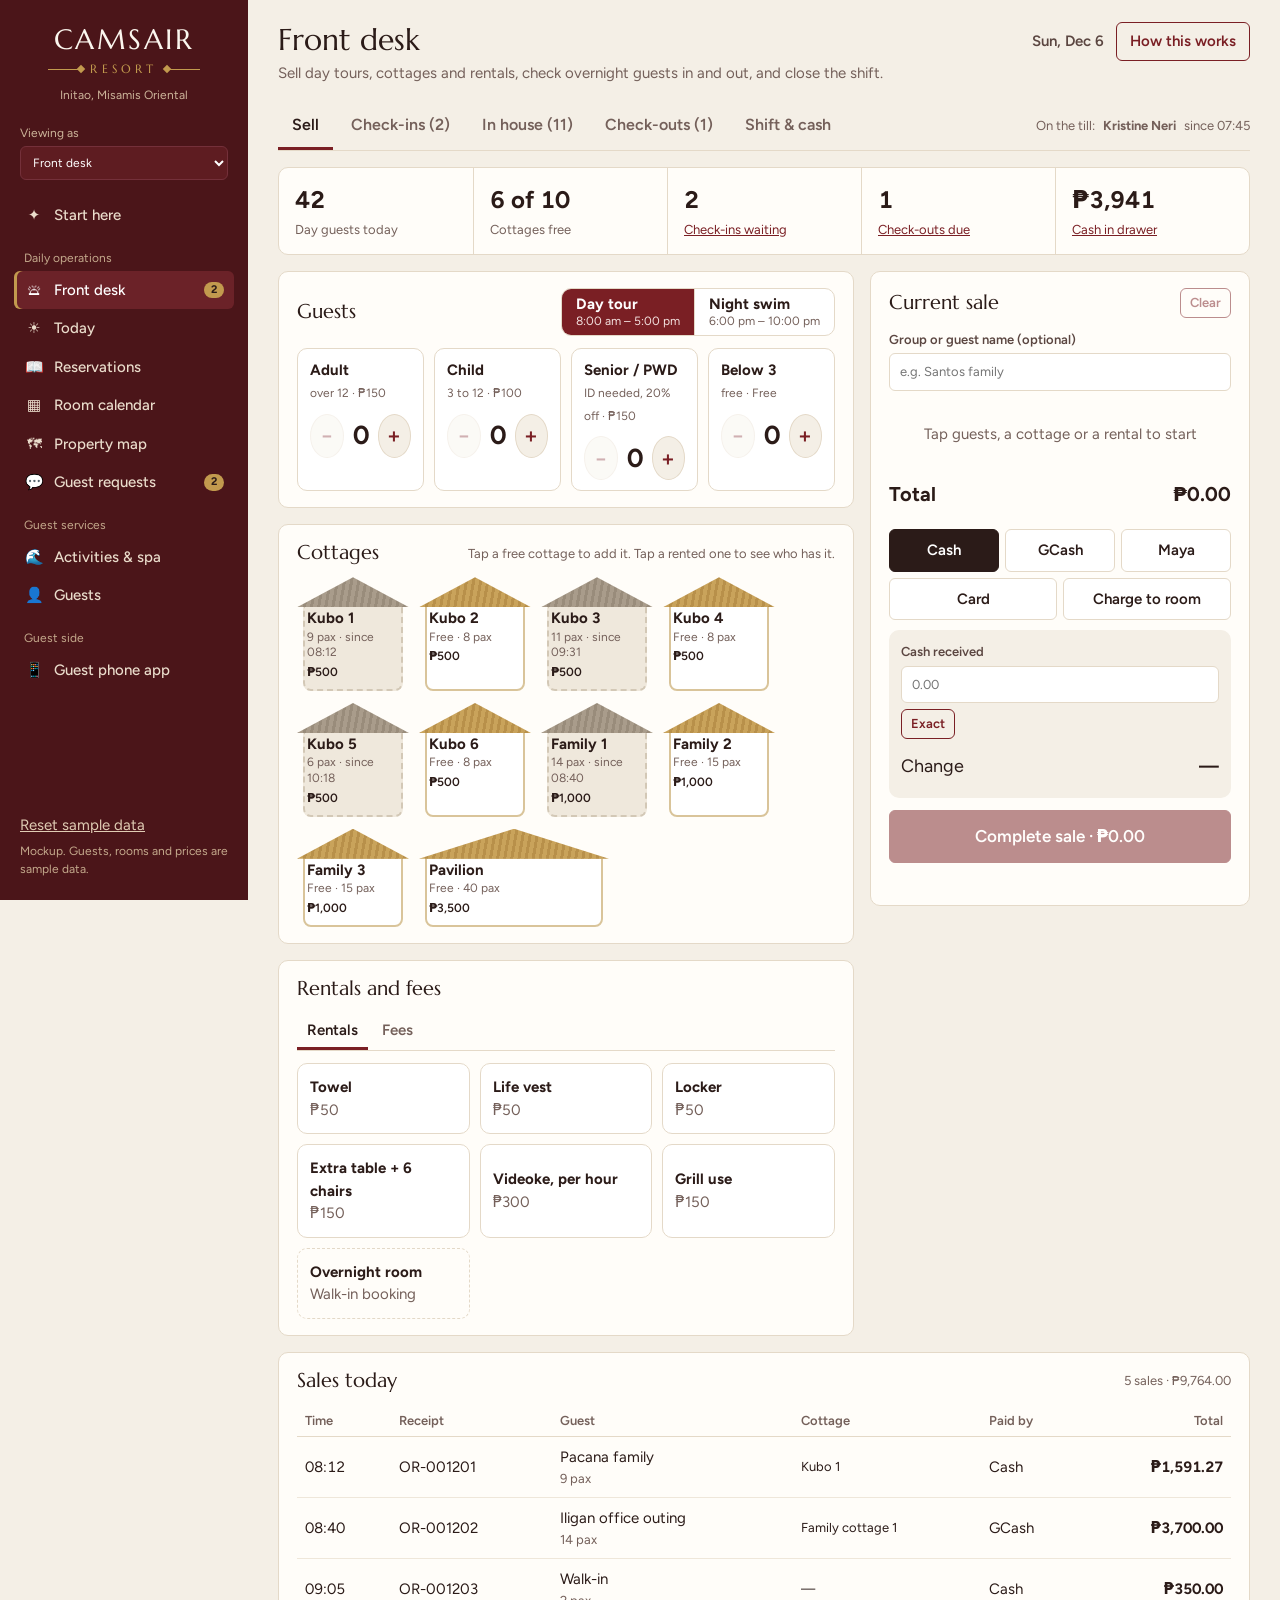
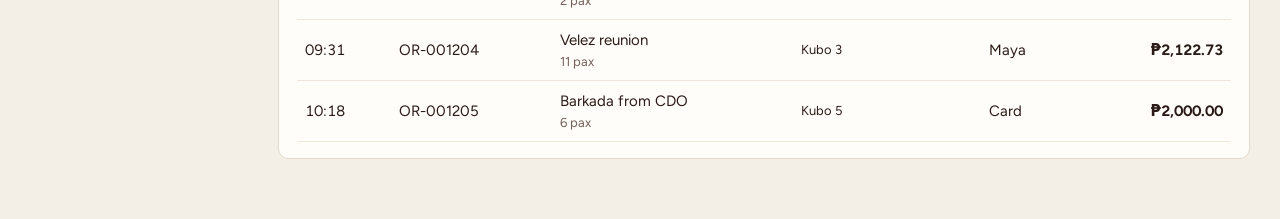
==== index.html @ 6baaf915 "chore(feat): Added booking pos and client logo" ====
<!doctype html>
<html lang="en">
<head>
<meta charset="utf-8">
<meta name="viewport" content="width=device-width, initial-scale=1">
<title>Camsair Resort — Front desk &amp; operations mockup</title>
<link rel="preconnect" href="https://fonts.googleapis.com">
<link href="https://fonts.googleapis.com/css2?family=Marcellus&family=Figtree:wght@400;500;600;700&display=swap" rel="stylesheet">
<link rel="stylesheet" href="styles.css">
</head>
<body>
<div class="app">
  <aside class="side" id="side">
    <div class="brand" aria-label="Camsair Resort">
      <strong>CAMSAIR</strong>
      <span class="brand-rule" aria-hidden="true"><i></i>RESORT<i></i></span>
      <small>Initao, Misamis Oriental</small>
    </div>
    <label class="role">
      <span>Viewing as</span>
      <select id="roleSelect">
        <option value="frontdesk" selected>Front desk</option>
        <option value="manager">General manager</option>
        <option value="housekeeping">Housekeeping</option>
        <option value="fnb">Restaurant &amp; bar</option>
        <option value="guest">Guest (phone app)</option>
      </select>
    </label>
    <nav id="nav" aria-label="Main"></nav>
    <div class="side-foot">
      <button class="link" id="resetDemo">Reset sample data</button>
      <span class="demo-tag">Mockup. Guests, rooms and prices are sample data.</span>
    </div>
  </aside>
  <main class="main">
    <header class="top">
      <button class="menu-btn" id="menuBtn" aria-label="Open menu">☰</button>
      <div>
        <h1 id="pageTitle">Front desk</h1>
        <p id="pageHint" class="hint"></p>
      </div>
      <div class="top-right">
        <span class="today" id="todayLabel"></span>
        <button class="btn ghost" id="howBtn" aria-expanded="false">How this works</button>
      </div>
    </header>
    <section class="how" id="howPanel" hidden></section>
    <section id="view" class="view" tabindex="-1"></section>
  </main>
</div>
<div class="modal-back" id="modalBack" hidden>
  <div class="modal" role="dialog" aria-modal="true" aria-labelledby="modalTitle">
    <header><h2 id="modalTitle"></h2><button class="x" id="modalClose" aria-label="Close">×</button></header>
    <div id="modalBody"></div>
  </div>
</div>
<div class="toasts" id="toasts" aria-live="polite"></div>

<script src="data.js"></script>
<script src="core.js"></script>
<script src="views-ops.js"></script>
<script src="views-frontdesk.js"></script>
<script src="views-rooms.js"></script>
<script src="views-guest.js"></script>
<script src="views-biz.js"></script>
<script>R.start();</script>
</body>
</html>
---- styles.css ----
/* Camsair Resort — colours taken from the logo: maroon wordmark, gold rule, cream ground */
:root{
  --ink:#2B1B18; --ink-2:#5B4641; --ink-3:#74605A;
  --lagoon:#7A1F24; --lagoon-d:#5C151A; --lagoon-l:#F3E1DF;   /* brand maroon: actions */
  --bg:#F4EFE6; --surface:#FFFDF9; --line:#E4D9C8;
  --hibiscus:#B3261E; --hibiscus-l:#FADCD8;                   /* problems */
  --sun:#B58539; --sun-l:#F6EACF; --gold:#C29A4E;              /* brand gold */
  --palm:#3D7348; --palm-l:#DDEBDD;
  --sea:#2F5D7C; --sea-l:#DCE7F0;                              /* booked / ready */
  --sand:#EDE2CE;
  --head:"Marcellus", Georgia, serif;
  --body:"Figtree", "Segoe UI", system-ui, sans-serif;
  --r-s:6px; --r-m:10px; --r-l:16px;
}
*{box-sizing:border-box}
html,body{margin:0;height:100%}
body{font-family:var(--body);font-size:15px;line-height:1.5;color:var(--ink);background:var(--bg)}
h1,h2,h3,h4{line-height:1.2;margin:0}
h1,h2{font-family:var(--head);font-weight:400}
h1{font-size:30px}
h2{font-size:20px}
h3{font-family:var(--body);font-size:16px;font-weight:700}
p{margin:0}
a{color:var(--lagoon)}
button,input,select,textarea{font:inherit;color:inherit}
:focus-visible{outline:3px solid var(--gold);outline-offset:2px}
@media (prefers-reduced-motion:reduce){*{animation:none!important;transition:none!important}}
.warn-text{color:var(--hibiscus)}

/* layout */
.app{display:grid;grid-template-columns:248px 1fr;min-height:100vh}
.side{background:#4B1519;color:#F1E6D8;display:flex;flex-direction:column;padding:22px 14px;position:sticky;top:0;height:100vh;overflow:auto}
.brand{display:flex;flex-direction:column;align-items:center;padding:4px 6px 20px;text-align:center}
.brand strong{font-family:var(--head);font-weight:400;font-size:28px;letter-spacing:.09em;color:#FBF6EE;line-height:1}
.brand-rule{display:flex;align-items:center;gap:8px;margin-top:6px;font-family:var(--head);font-size:12px;letter-spacing:.35em;color:var(--gold)}
.brand-rule i{display:block;width:34px;height:1px;background:var(--gold);position:relative}
.brand-rule i::after{content:"";position:absolute;top:-3px;width:6px;height:6px;background:var(--gold);transform:rotate(45deg)}
.brand-rule i:first-child::after{right:-2px}
.brand-rule i:last-child::after{left:-2px}
.brand small{margin-top:8px;font-size:12px;color:#CDB59A}
.role{display:block;margin:0 6px 16px;font-size:12px;color:#CDB59A}
.role select{display:block;width:100%;margin-top:4px;padding:8px;border-radius:var(--r-s);border:1px solid #74303A;background:#5E1C21;color:#fff}
nav a{display:flex;align-items:center;gap:10px;padding:8px 10px;border-radius:var(--r-s);color:#EADCCB;text-decoration:none;font-weight:500}
nav a:hover{background:#5E1C21}
nav a.on{background:#6B2228;color:#fff;box-shadow:inset 3px 0 0 var(--gold)}
nav a .ico{width:20px;text-align:center}
nav a .count{margin-left:auto;background:var(--gold);color:#2B1B18;font-size:11px;font-weight:700;border-radius:20px;padding:0 7px}
nav .grp{font-size:12px;color:#C4A98C;margin:14px 10px 4px}
.side-foot{margin-top:auto;padding:16px 6px 0;display:flex;flex-direction:column;gap:6px}
.side-foot .link{background:none;border:0;color:#E0CCB4;text-align:left;padding:0;cursor:pointer;text-decoration:underline}
.demo-tag{font-size:12px;color:#C4A98C}
.main{min-width:0;padding:22px 30px 60px}
.top{display:flex;gap:16px;align-items:flex-start;margin-bottom:18px}
.top .hint{color:var(--ink-3);margin-top:4px;max-width:70ch}
.top-right{margin-left:auto;display:flex;gap:12px;align-items:center;white-space:nowrap}
.today{color:var(--ink-2);font-weight:600}
.menu-btn{display:none;background:#4B1519;color:#fff;border:0;border-radius:var(--r-s);padding:6px 10px;font-size:18px}
.how{background:var(--sand);border-radius:var(--r-m);padding:16px 20px;margin-bottom:18px}
.how h3{margin-bottom:6px}
.how ol{margin:6px 0 0;padding-left:20px}
.how li{margin:3px 0}

/* building blocks */
.panel{background:var(--surface);border:1px solid var(--line);border-radius:var(--r-m);padding:16px 18px}
.panel > h2,.panel > .ph{margin-bottom:12px}
.ph{display:flex;align-items:center;gap:10px}
.ph h2{margin:0}
.ph .sp,.tabs .sp{margin-left:auto;display:flex;gap:8px;align-items:center}
.grid{display:grid;gap:16px}
.grid > *{min-width:0}
.g2{grid-template-columns:repeat(2,minmax(0,1fr))}
.g3{grid-template-columns:repeat(3,minmax(0,1fr))}
.g-side{grid-template-columns:minmax(0,1fr) 340px}
.stack{display:flex;flex-direction:column;gap:16px}
.row{display:flex;gap:8px;align-items:center;flex-wrap:wrap}
.muted{color:var(--ink-3)}
.small{font-size:13px}
.right{text-align:right}
.num{font-variant-numeric:tabular-nums}

.pulse{display:grid;grid-template-columns:repeat(6,minmax(0,1fr));background:var(--surface);border:1px solid var(--line);border-radius:var(--r-m);margin-bottom:16px}
.pulse.pulse5{grid-template-columns:repeat(5,minmax(0,1fr))}
.pulse > div{padding:14px 16px;border-left:1px solid var(--line)}
.pulse > div:first-child{border-left:0}
.pulse b{display:block;font-size:24px;font-weight:700;font-variant-numeric:tabular-nums}
.pulse span{font-size:13px;color:var(--ink-3)}

.btn{display:inline-flex;align-items:center;gap:6px;border:1px solid var(--lagoon);background:var(--lagoon);color:#fff;border-radius:var(--r-s);padding:7px 13px;font-weight:600;cursor:pointer;text-decoration:none}
.btn:hover{background:var(--lagoon-d)}
.btn.ghost{background:transparent;color:var(--lagoon)}
.btn.ghost:hover{background:var(--lagoon-l)}
.btn.warn{background:var(--hibiscus);border-color:var(--hibiscus)}
.btn.sm{padding:4px 9px;font-size:13px}
.btn:disabled,.btn[aria-disabled="true"]{opacity:.5;cursor:not-allowed}

table{width:100%;border-collapse:collapse}
th{text-align:left;font-size:13px;font-weight:600;color:var(--ink-3);padding:6px 8px;border-bottom:1px solid var(--line)}
td{padding:9px 8px;border-bottom:1px solid #EFE7DA;vertical-align:middle}
tr.click{cursor:pointer}
tr.click:hover td{background:#FAF5EC}

.chip{display:inline-block;font-size:12px;font-weight:600;padding:1px 9px;border-radius:20px;background:#EDE5D8;color:var(--ink-2);white-space:nowrap}
.chip.green{background:var(--palm-l);color:#285233}
.chip.teal{background:var(--sea-l);color:#234A63}
.chip.amber{background:var(--sun-l);color:#6E4F14}
.chip.red{background:var(--hibiscus-l);color:#8C1D17}
.chip.ink{background:var(--ink);color:#fff}

.field{display:flex;flex-direction:column;gap:4px;font-size:13px;font-weight:600;color:var(--ink-2)}
.field input,.field select,.field textarea,.search{padding:8px 10px;border:1px solid var(--line);border-radius:var(--r-s);background:#fff;font-weight:400;color:var(--ink)}
.form{display:grid;grid-template-columns:1fr 1fr;gap:12px}
.form .full{grid-column:1/-1}
.tabs{display:flex;gap:4px;border-bottom:1px solid var(--line);margin-bottom:12px;flex-wrap:wrap;align-items:center}
.tabs button{background:none;border:0;padding:8px 12px;border-bottom:3px solid transparent;cursor:pointer;font-weight:600;color:var(--ink-3)}
.tabs button.on{color:var(--ink);border-color:var(--lagoon)}
.tabs.fd-tabs{margin-bottom:16px}
.tabs.fd-tabs button{font-size:16px;padding:10px 14px}
.tabs.tabs-sm button{padding:6px 10px}

.list-item{display:flex;gap:12px;align-items:center;padding:10px 0;border-bottom:1px solid #EFE7DA}
.list-item:last-child{border-bottom:0}
.list-item .grow{flex:1;min-width:0}
.avatar{width:34px;height:34px;border-radius:50%;background:var(--lagoon-l);color:var(--lagoon);display:grid;place-items:center;font-weight:700;font-size:13px;flex:none}
.empty{padding:24px;text-align:center;color:var(--ink-3)}

/* ---------- front desk till ---------- */
.g-till{grid-template-columns:minmax(0,1fr) 380px;align-items:start}
.ticket{position:sticky;top:16px}
.seg{display:inline-flex;border:1px solid var(--line);border-radius:var(--r-m);overflow:hidden;background:#fff}
.seg button{border:0;background:none;padding:6px 14px;cursor:pointer;text-align:left;display:flex;flex-direction:column;line-height:1.25}
.seg button + button{border-left:1px solid var(--line)}
.seg button small{font-size:12px;color:var(--ink-3)}
.seg button.on{background:var(--lagoon);color:#fff}
.seg button.on small{color:#F3E1DF}
.pax{display:grid;grid-template-columns:repeat(4,minmax(0,1fr));gap:10px}
.pax-card{border:1px solid var(--line);border-radius:var(--r-m);padding:10px 12px;display:flex;flex-direction:column;gap:10px;background:#fff}
.pax-card.has{border-color:var(--lagoon);background:#FDF7F5}
.pax-card b{display:block}
.pax-card small{font-size:12px;color:var(--ink-3)}
.stepper{display:flex;align-items:center;justify-content:space-between}
.stepper button{width:44px;height:44px;border-radius:50%;border:1px solid var(--line);background:var(--bg);font-size:22px;font-weight:600;cursor:pointer;color:var(--lagoon)}
.stepper button:hover:not(:disabled){background:var(--lagoon-l)}
.stepper button:disabled{opacity:.35;cursor:default}
.stepper output{font-size:26px;font-weight:700;font-variant-numeric:tabular-nums;min-width:2ch;text-align:center}

/* the cottage board: each tile is a little nipa-roof kubo */
.cot-row{display:flex;flex-wrap:wrap;gap:12px 10px}
.cot{position:relative;width:112px;padding:30px 10px 10px;border:0;background:none;cursor:pointer;text-align:left;display:flex;flex-direction:column;color:var(--ink)}
.cot.wide{width:190px}
.cot .roof{position:absolute;left:0;right:0;top:0;height:30px;clip-path:polygon(50% 0,100% 100%,0 100%);background:repeating-linear-gradient(100deg,#C9A35B 0 4px,#B8904A 4px 7px)}
.cot::before{content:"";position:absolute;inset:28px 6px 0;background:#fff;border:2px solid #D9C49A;border-radius:0 0 8px 8px;z-index:-1}
.cot{z-index:0}
.cot b{font-size:15px}
.cot small{font-size:12px;color:var(--ink-3);line-height:1.3}
.cot em{font-style:normal;font-size:12px;font-weight:600;margin-top:2px}
.cot:hover::before{border-color:var(--lagoon)}
.cot.picked .roof{background:repeating-linear-gradient(100deg,#8E2A30 0 4px,#7A1F24 4px 7px)}
.cot.picked::before{background:var(--lagoon-l);border-color:var(--lagoon)}
.cot.picked small{color:var(--lagoon);font-weight:600}
.cot.taken .roof{background:repeating-linear-gradient(100deg,#A99C8B 0 4px,#998C7B 4px 7px)}
.cot.taken::before{background:#EFE8DC;border-color:#D3C8B6;border-style:dashed}

.menu-grid{display:grid;grid-template-columns:repeat(auto-fill,minmax(150px,1fr));gap:10px}
.menu-item{position:relative;background:#fff;border:1px solid var(--line);border-radius:var(--r-m);padding:12px;text-align:left;cursor:pointer}
.menu-item:hover{border-color:var(--lagoon)}
.menu-item b{display:block}
.menu-item.has{border-color:var(--lagoon);background:#FDF7F5}
.menu-item .qty{position:absolute;top:-8px;right:-8px;background:var(--lagoon);color:#fff;border-radius:20px;min-width:24px;height:24px;display:grid;place-items:center;font-size:13px;font-weight:700;padding:0 6px}
.menu-item.ghosty{border-style:dashed;background:transparent}
.ticket-line{display:flex;justify-content:space-between;gap:12px;padding:6px 0;border-bottom:1px dashed var(--line)}
.ticket-line.disc{color:var(--palm)}
.ticket-line.total{font-size:20px;border-bottom:0;padding-top:10px}
.ticket-line.change{border-bottom:0;font-size:18px;margin-top:8px}
.methods{display:flex;flex-wrap:wrap;gap:6px;margin:14px 0 10px}
.methods button{flex:1 1 30%;border:1px solid var(--line);background:#fff;border-radius:var(--r-s);padding:9px 6px;font-weight:600;cursor:pointer}
.methods button.on{background:var(--ink);border-color:var(--ink);color:#fff}
.paybox{background:var(--bg);border-radius:var(--r-m);padding:12px}
.btn.big{width:100%;justify-content:center;padding:13px;font-size:17px;margin-top:12px}

/* printed receipt */
.receipt{max-width:340px;margin:0 auto;background:#fff;border:1px solid var(--line);border-radius:4px;padding:18px 18px 14px;font-size:13px}
.rc-head{display:flex;flex-direction:column;align-items:center;text-align:center;margin-bottom:12px}
.rc-head strong{font-family:var(--head);font-weight:400;font-size:26px;letter-spacing:.09em;color:var(--lagoon);line-height:1}
.rc-head .brand-rule{color:var(--sun)}
.rc-head small{margin-top:8px;color:var(--ink-3)}
.rc-row{display:flex;justify-content:space-between;gap:12px;padding:2px 0}
.rc-row small{color:var(--ink-3)}
.rc-total{font-size:16px;padding:6px 0}
.receipt hr{border:0;border-top:1px dashed #CDBFA9;margin:8px 0}
.rc-band{background:var(--sun-l);border-radius:var(--r-s);padding:8px 10px;margin-top:10px}
.rc-foot{text-align:center;margin-top:10px;color:var(--ink-3)}

/* property map */
.bay{position:relative;border-radius:var(--r-l);overflow:hidden;background:#E5E8D3;border:1px solid var(--line);min-height:520px;padding:22px 22px 48px}
.bay .sea-label{position:absolute;bottom:14px;left:22px;color:var(--ink-3);font-family:var(--head);font-size:18px}
.bay .zones{position:relative;z-index:1;display:grid;grid-template-columns:repeat(6,1fr);gap:14px}
.zone{background:rgba(255,253,249,.9);border-radius:var(--r-m);padding:10px 12px;box-shadow:0 1px 0 rgba(43,27,24,.08)}
.zone h3{font-size:14px;margin-bottom:8px;display:flex;justify-content:space-between;gap:6px}
.zone h3 span{font-weight:500;color:var(--ink-3);font-size:12px}
.z-main{grid-column:1/4}
.z-family{grid-column:4/7}
.pool-deco{grid-column:1/-1;height:96px;border-radius:48px;background:linear-gradient(180deg,#8CCBDD,#3F8FAE);display:grid;place-items:center;box-shadow:inset 0 0 0 6px #F3EEE2}
.pool-deco span{font-family:var(--head);font-size:20px;color:#fff;text-shadow:0 1px 2px rgba(0,0,0,.35)}
.z-pool{grid-column:1/4}
.z-villa{grid-column:4/6}
.z-barkada{grid-column:6/7}
.tiles{display:flex;flex-wrap:wrap;gap:6px}
.tile{width:56px;height:50px;border-radius:var(--r-s);border:2px solid transparent;display:flex;flex-direction:column;justify-content:space-between;padding:4px 6px;cursor:pointer;font-size:12px;text-align:left;background:#fff;transition:transform .12s}
.tile:hover{transform:translateY(-2px)}
.tile b{font-size:14px}
.tile i{font-style:normal;font-size:10px;opacity:.9}
.tile.villa{width:78px;height:58px;border-radius:24px 24px var(--r-s) var(--r-s)}
.st-clean{background:var(--palm-l);border-color:var(--palm);color:#285233}
.st-inspected{background:var(--sea-l);border-color:var(--sea);color:#234A63}
.st-dirty{background:var(--sun-l);border-color:var(--sun);color:#6E4F14}
.st-ooo{background:var(--hibiscus-l);border-color:var(--hibiscus);color:#8C1D17}
.tile.occ{box-shadow:inset 0 -6px 0 var(--ink)}
.tile.flash{animation:flash 1s ease 2}
@keyframes flash{50%{transform:scale(1.12)}}
.legend{display:flex;gap:14px;flex-wrap:wrap;font-size:13px;margin-bottom:12px}
.legend span{display:flex;align-items:center;gap:6px}
.legend i{width:14px;height:14px;border-radius:4px;border:2px solid;display:inline-block}

/* tape chart */
.tape{overflow:auto;border:1px solid var(--line);border-radius:var(--r-m);background:#fff;max-height:70vh}
.tape table{border-collapse:separate;border-spacing:0;min-width:1100px}
.tape th,.tape td{border-bottom:1px solid #F1EBE0;border-right:1px solid #F5F0E7;padding:0;height:34px;font-size:12px}
.tape th{position:sticky;top:0;background:#fff;z-index:2;text-align:center;padding:4px}
.tape th.today-col{background:var(--sun-l)}
.tape td.rn{position:sticky;left:0;background:#fff;z-index:1;padding:0 10px;white-space:nowrap;font-weight:600;min-width:120px}
.tape td.rn small{color:var(--ink-3);font-weight:400;margin-left:4px}
.tape td.cell{position:relative;min-width:62px}
.tape td.cell.today-col{background:#FCF6EA}
.bar{position:absolute;top:4px;bottom:4px;left:2px;border-radius:6px;padding:0 8px;color:#fff;font-weight:600;white-space:nowrap;overflow:hidden;text-overflow:ellipsis;display:flex;align-items:center;cursor:pointer;z-index:1;font-size:12px}
.bar.inhouse{background:var(--ink)}
.bar.booked{background:var(--sea)}
.bar.checkedout{background:#A89B8C}
.bar.ooo{background:repeating-linear-gradient(45deg,var(--hibiscus),var(--hibiscus) 6px,#C9514A 6px,#C9514A 12px)}

/* charts */
.bars{display:flex;align-items:flex-end;gap:4px;height:180px;padding-top:10px}
.bars .b{flex:1;background:var(--lagoon);border-radius:4px 4px 0 0;position:relative;min-width:6px}
.bars .b.f{background:#D4A9A6}
.bars .b:hover::after{content:attr(data-tip);position:absolute;bottom:100%;left:50%;transform:translateX(-50%);background:var(--ink);color:#fff;font-size:11px;padding:2px 6px;border-radius:4px;white-space:nowrap;margin-bottom:4px}
.hbar{display:grid;grid-template-columns:150px 1fr 100px;gap:10px;align-items:center;margin:8px 0;font-size:14px}
.hbar .track{background:#EFE7DA;border-radius:20px;height:12px;overflow:hidden}
.hbar .fill{height:100%;background:var(--lagoon);border-radius:20px}

/* guest phone */
.phone-wrap{display:grid;grid-template-columns:390px 1fr;gap:30px;align-items:start}
.phone{width:375px;height:760px;border-radius:44px;background:#2B1B18;padding:14px;box-shadow:0 20px 50px rgba(43,27,24,.25)}
.screen{background:#FBF8F2;border-radius:32px;height:100%;overflow:auto;position:relative}
.g-hero{background:linear-gradient(170deg,#7A1F24 0%,#4B1519 100%);color:#fff;padding:36px 20px 22px;border-radius:32px 32px 22px 22px}
.g-hero h2{font-size:24px;margin:6px 0 2px}
.g-body{padding:16px}
.g-card{background:#fff;border-radius:16px;padding:14px;margin-bottom:12px;border:1px solid var(--line)}
.g-actions{display:grid;grid-template-columns:repeat(3,1fr);gap:8px;margin-bottom:12px}
.g-actions button{background:#fff;border:1px solid var(--line);border-radius:14px;padding:12px 4px;font-size:12px;font-weight:600;cursor:pointer;display:flex;flex-direction:column;align-items:center;gap:4px}
.g-actions button span{font-size:22px}
.g-back{background:none;border:0;color:#fff;cursor:pointer;padding:0;font-weight:600}

/* modal + toast */
.modal-back{position:fixed;inset:0;background:rgba(43,27,24,.45);display:flex;align-items:flex-start;justify-content:center;padding:6vh 16px;z-index:50;overflow:auto}
.modal-back[hidden]{display:none}
.modal{background:var(--surface);border-radius:var(--r-l);width:min(640px,100%);padding:20px 22px;box-shadow:0 20px 60px rgba(0,0,0,.25)}
.modal header{display:flex;align-items:center;margin-bottom:14px}
.modal .x{margin-left:auto;background:none;border:0;font-size:26px;cursor:pointer;color:var(--ink-3)}
.modal .foot{display:flex;justify-content:flex-end;gap:8px;margin-top:18px}
.kv{display:grid;grid-template-columns:150px 1fr;gap:6px 12px;font-size:14px}
.kv dt{color:var(--ink-3)}
.kv dd{margin:0;font-weight:500}
.toasts{position:fixed;right:20px;bottom:20px;display:flex;flex-direction:column;gap:8px;z-index:60}
.toast{background:var(--ink);color:#fff;padding:10px 16px;border-radius:var(--r-m);box-shadow:0 6px 20px rgba(0,0,0,.2);animation:tin .25s ease}
@keyframes tin{from{opacity:0;transform:translateY(8px)}}

/* responsive */
@media (max-width:1250px){
  .g-till{grid-template-columns:1fr}
  .ticket{position:static}
}
@media (max-width:1100px){
  .g3{grid-template-columns:1fr 1fr}
  .g-side{grid-template-columns:1fr}
  .pulse,.pulse.pulse5{grid-template-columns:repeat(3,1fr)}
  .pulse > div:nth-child(4){border-left:0}
  .pulse > div:nth-child(n+4){border-top:1px solid var(--line)}
  .pax{grid-template-columns:repeat(2,minmax(0,1fr))}
  .phone-wrap{grid-template-columns:1fr}
}
@media (max-width:820px){
  .app{grid-template-columns:1fr}
  .side{position:fixed;inset:0 auto 0 0;width:260px;z-index:40;transform:translateX(-100%);transition:transform .2s}
  .side.open{transform:none}
  .menu-btn{display:block}
  .main{padding:16px}
  .g2,.g3{grid-template-columns:1fr}
  .form{grid-template-columns:1fr}
  .bay .zones{grid-template-columns:1fr}
  .bay .zones > *{grid-column:1/-1}
  .panel{overflow-x:auto}
  .ph{flex-wrap:wrap}
  .ph .search{flex:1 1 100%}
  .tabs .sp{display:none}
  table{min-width:520px}
  .kv{grid-template-columns:120px 1fr}
  .top-right .btn{padding:5px 9px;font-size:13px}
  .top-right .today{display:none}
  .phone{width:100%;max-width:375px}
}
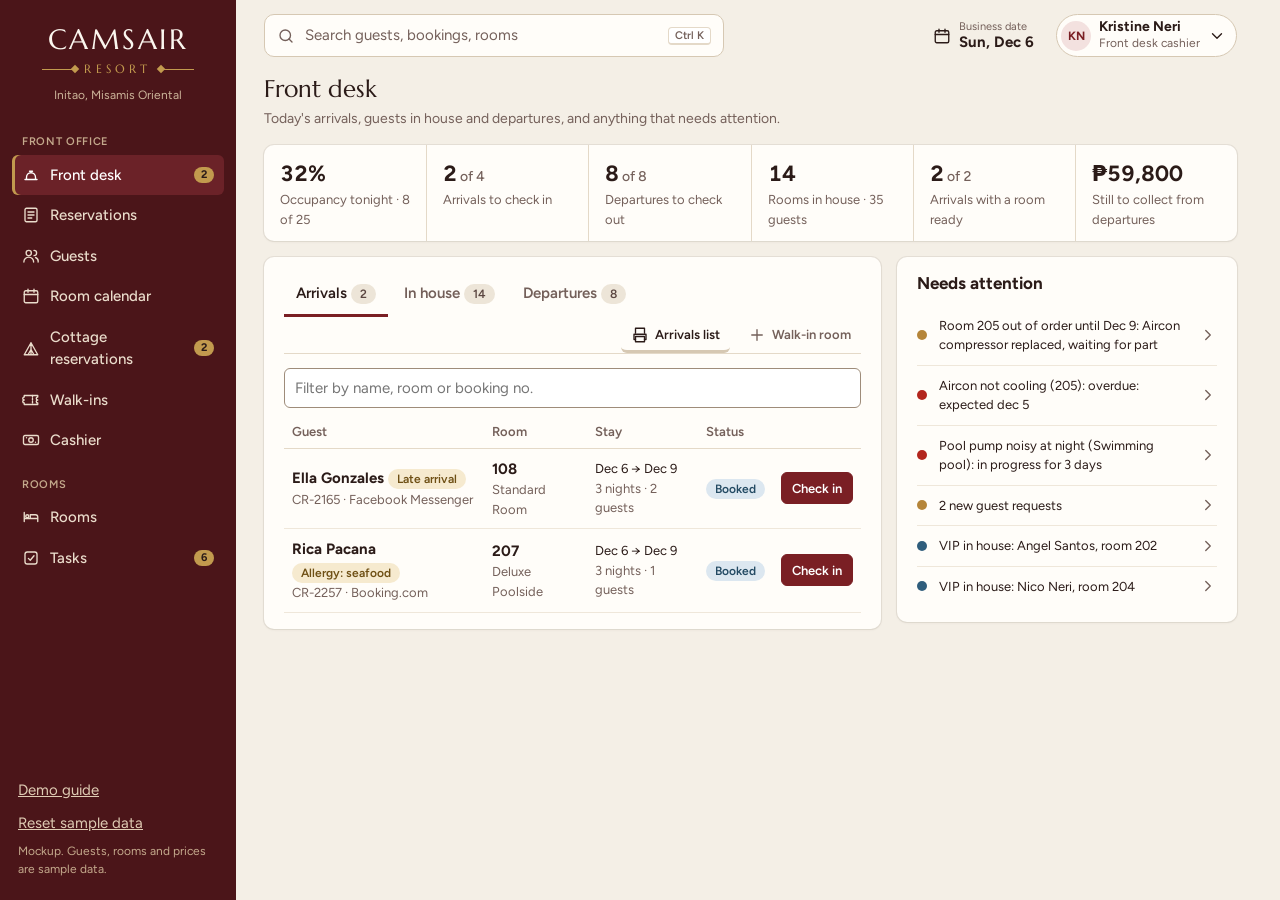
==== commit bce45150: "feat: turn the resort mockup into a full PMS mockup Still a no-backend mockup (data saved in the bro" ====
--- a/index.html
+++ b/index.html
@@ -3,12 +3,41 @@
 <head>
 <meta charset="utf-8">
 <meta name="viewport" content="width=device-width, initial-scale=1">
-<title>Camsair Resort — Front desk &amp; operations mockup</title>
+<title>Camsair Resort — Property management system (mockup)</title>
 <link rel="preconnect" href="https://fonts.googleapis.com">
 <link href="https://fonts.googleapis.com/css2?family=Marcellus&family=Figtree:wght@400;500;600;700&display=swap" rel="stylesheet">
 <link rel="stylesheet" href="styles.css">
 </head>
 <body>
+<!-- one icon set, stroke style, 24px grid -->
+<svg width="0" height="0" style="position:absolute" aria-hidden="true">
+  <defs>
+    <symbol id="i-desk" viewBox="0 0 24 24"><path d="M4 18h16M6 18v-3a6 6 0 0 1 12 0v3M12 9V7M10 7h4"/></symbol>
+    <symbol id="i-book" viewBox="0 0 24 24"><rect x="4" y="3" width="16" height="18" rx="2"/><path d="M8 8h8M8 12h8M8 16h5"/></symbol>
+    <symbol id="i-calendar" viewBox="0 0 24 24"><rect x="3" y="5" width="18" height="16" rx="2"/><path d="M3 10h18M8 3v4M16 3v4"/></symbol>
+    <symbol id="i-ticket" viewBox="0 0 24 24"><path d="M3 8a2 2 0 0 0 0 4v0a2 2 0 0 0 0 4v2h18v-2a2 2 0 0 1 0-4 2 2 0 0 1 0-4V6H3z"/><path d="M14 6v12" stroke-dasharray="2 2"/></symbol>
+    <symbol id="i-cash" viewBox="0 0 24 24"><rect x="2" y="6" width="20" height="12" rx="2"/><circle cx="12" cy="12" r="3"/><path d="M6 9v.01M18 15v.01"/></symbol>
+    <symbol id="i-bed" viewBox="0 0 24 24"><path d="M3 18V6M3 14h18v4M21 14v-2a3 3 0 0 0-3-3h-7v5"/><circle cx="7" cy="11" r="2"/></symbol>
+    <symbol id="i-check" viewBox="0 0 24 24"><rect x="4" y="4" width="16" height="16" rx="3"/><path d="M8.5 12.5l2.5 2.5 5-6"/></symbol>
+    <symbol id="i-cup" viewBox="0 0 24 24"><path d="M5 8h12v5a5 5 0 0 1-5 5h-2a5 5 0 0 1-5-5zM17 9h1a3 3 0 0 1 0 6h-1M8 3v2M12 3v2"/></symbol>
+    <symbol id="i-sun" viewBox="0 0 24 24"><circle cx="12" cy="12" r="4"/><path d="M12 2v2M12 20v2M4.9 4.9l1.4 1.4M17.7 17.7l1.4 1.4M2 12h2M20 12h2M4.9 19.1l1.4-1.4M17.7 6.3l1.4-1.4"/></symbol>
+    <symbol id="i-phone" viewBox="0 0 24 24"><rect x="7" y="2" width="10" height="20" rx="2"/><path d="M11 18h2"/></symbol>
+    <symbol id="i-moon" viewBox="0 0 24 24"><path d="M20 14.5A8 8 0 0 1 9.5 4a8 8 0 1 0 10.5 10.5z"/></symbol>
+    <symbol id="i-chart" viewBox="0 0 24 24"><path d="M4 20V4M4 20h16M8 16v-4M12 16V8M16 16v-6"/></symbol>
+    <symbol id="i-gear" viewBox="0 0 24 24"><circle cx="12" cy="12" r="3"/><path d="M12 2v3M12 19v3M2 12h3M19 12h3M4.9 4.9 7 7M17 17l2.1 2.1M4.9 19.1 7 17M17 7l2.1-2.1"/></symbol>
+    <symbol id="i-search" viewBox="0 0 24 24"><circle cx="11" cy="11" r="7"/><path d="M20 20l-4-4"/></symbol>
+    <symbol id="i-lock" viewBox="0 0 24 24"><rect x="5" y="11" width="14" height="10" rx="2"/><path d="M8 11V7a4 4 0 0 1 8 0v4"/></symbol>
+    <symbol id="i-alert" viewBox="0 0 24 24"><path d="M12 3l10 18H2z"/><path d="M12 10v5M12 18v.01"/></symbol>
+    <symbol id="i-chev" viewBox="0 0 24 24"><path d="M6 9l6 6 6-6"/></symbol>
+    <symbol id="i-back" viewBox="0 0 24 24"><path d="M15 6l-6 6 6 6"/></symbol>
+    <symbol id="i-print" viewBox="0 0 24 24"><path d="M6 9V3h12v6M6 18H4v-7h16v7h-2"/><rect x="6" y="14" width="12" height="7"/></symbol>
+    <symbol id="i-users" viewBox="0 0 24 24"><circle cx="9" cy="8" r="3.5"/><path d="M2.5 20a6.5 6.5 0 0 1 13 0M16 4.5a3.5 3.5 0 0 1 0 7M18 14a5.5 5.5 0 0 1 3.5 6"/></symbol>
+    <symbol id="i-flag" viewBox="0 0 24 24"><path d="M3 21l9-16 9 16zM12 5v16M8 21l4-7 4 7"/></symbol>
+    <symbol id="i-clock" viewBox="0 0 24 24"><circle cx="12" cy="12" r="9"/><path d="M12 7v5l3 2"/></symbol>
+    <symbol id="i-plus" viewBox="0 0 24 24"><path d="M12 5v14M5 12h14"/></symbol>
+  </defs>
+</svg>
+<a class="skip" href="#view">Skip to content</a>
 <div class="app">
   <aside class="side" id="side">
     <div class="brand" aria-label="Camsair Resort">
@@ -16,35 +45,26 @@
       <span class="brand-rule" aria-hidden="true"><i></i>RESORT<i></i></span>
       <small>Initao, Misamis Oriental</small>
     </div>
-    <label class="role">
-      <span>Viewing as</span>
-      <select id="roleSelect">
-        <option value="frontdesk" selected>Front desk</option>
-        <option value="manager">General manager</option>
-        <option value="housekeeping">Housekeeping</option>
-        <option value="fnb">Restaurant &amp; bar</option>
-        <option value="guest">Guest (phone app)</option>
-      </select>
-    </label>
     <nav id="nav" aria-label="Main"></nav>
     <div class="side-foot">
+      <button class="link" data-act="guide">Demo guide</button>
       <button class="link" id="resetDemo">Reset sample data</button>
       <span class="demo-tag">Mockup. Guests, rooms and prices are sample data.</span>
     </div>
   </aside>
   <main class="main">
+    <div class="topbar">
+      <button class="menu-btn" id="menuBtn" aria-label="Open menu">☰</button>
+      <button class="search-btn" data-act="search">
+        <svg class="i" aria-hidden="true"><use href="#i-search"/></svg><span>Search guests, bookings, rooms</span><kbd>Ctrl K</kbd>
+      </button>
+      <a class="biz-date" id="bizDate" href="#audit" title="The night audit closes the day and moves the business date"></a>
+      <button class="user-btn" id="userBtn" data-act="switchUser" aria-label="Signed in user. Click to sign in as someone else"></button>
+    </div>
     <header class="top">
-      <button class="menu-btn" id="menuBtn" aria-label="Open menu">☰</button>
-      <div>
-        <h1 id="pageTitle">Front desk</h1>
-        <p id="pageHint" class="hint"></p>
-      </div>
-      <div class="top-right">
-        <span class="today" id="todayLabel"></span>
-        <button class="btn ghost" id="howBtn" aria-expanded="false">How this works</button>
-      </div>
+      <h1 id="pageTitle">Front desk</h1>
+      <p id="pageHint" class="hint"></p>
     </header>
-    <section class="how" id="howPanel" hidden></section>
     <section id="view" class="view" tabindex="-1"></section>
   </main>
 </div>
@@ -58,11 +78,14 @@
 
 <script src="data.js"></script>
 <script src="core.js"></script>
-<script src="views-ops.js"></script>
-<script src="views-frontdesk.js"></script>
+<script src="views-desk.js"></script>
+<script src="views-till.js"></script>
+<script src="views-cash.js"></script>
 <script src="views-rooms.js"></script>
+<script src="views-reports.js"></script>
+<script src="views-settings.js"></script>
 <script src="views-guest.js"></script>
-<script src="views-biz.js"></script>
+<script src="views-people.js"></script>
 <script>R.start();</script>
 </body>
 </html>
--- a/styles.css
+++ b/styles.css
@@ -1,4 +1,4 @@
-/* Camsair Resort — colours taken from the logo: maroon wordmark, gold rule, cream ground */
+/* Camsair Resort PMS mockup. Colours from the logo: maroon wordmark, gold rule, cream ground */
 :root{
   --ink:#2B1B18; --ink-2:#5B4641; --ink-3:#74605A;
   --lagoon:#7A1F24; --lagoon-d:#5C151A; --lagoon-l:#F3E1DF;   /* brand maroon: actions */
@@ -6,31 +6,65 @@
   --hibiscus:#B3261E; --hibiscus-l:#FADCD8;                   /* problems */
   --sun:#B58539; --sun-l:#F6EACF; --gold:#C29A4E;              /* brand gold */
   --palm:#3D7348; --palm-l:#DDEBDD;
-  --sea:#2F5D7C; --sea-l:#DCE7F0;                              /* booked / ready */
+  --sea:#2F5D7C; --sea-l:#DCE7F0;                              /* booked / inspected */
   --sand:#EDE2CE;
   --head:"Marcellus", Georgia, serif;
   --body:"Figtree", "Segoe UI", system-ui, sans-serif;
   --r-s:6px; --r-m:10px; --r-l:16px;
+  --line-strong:#9E8C7A;                                       /* outlines that identify a control: 3:1 on white */
+  --edge:0 0 0 1px rgba(43,27,24,.07), 0 1px 3px rgba(43,27,24,.06);   /* resting surface */
+  --raise:0 4px 6px rgba(43,27,24,.08), 0 1px 3px rgba(43,27,24,.08);  /* hover / sticky */
+  --pop:0 15px 35px rgba(43,27,24,.2), 0 5px 15px rgba(43,27,24,.08);  /* modals */
 }
 *{box-sizing:border-box}
+[hidden]{display:none!important}
 html,body{margin:0;height:100%}
 body{font-family:var(--body);font-size:15px;line-height:1.5;color:var(--ink);background:var(--bg)}
 h1,h2,h3,h4{line-height:1.2;margin:0}
-h1,h2{font-family:var(--head);font-weight:400}
-h1{font-size:30px}
-h2{font-size:20px}
-h3{font-family:var(--body);font-size:16px;font-weight:700}
+h1{font-family:var(--head);font-weight:400;font-size:24px}
+h1,h2,h3{text-wrap:balance}
+p,.hint,.small{text-wrap:pretty}
+h2{font-size:17px;font-weight:700}
+h3{font-size:15px;font-weight:700}
 p{margin:0}
 a{color:var(--lagoon)}
 button,input,select,textarea{font:inherit;color:inherit}
 :focus-visible{outline:3px solid var(--gold);outline-offset:2px}
 @media (prefers-reduced-motion:reduce){*{animation:none!important;transition:none!important}}
 .warn-text{color:var(--hibiscus)}
+.sr{position:absolute;width:1px;height:1px;overflow:hidden;clip:rect(0 0 0 0);white-space:nowrap}
+.skip{position:absolute;left:-999px;top:8px;background:#fff;padding:8px 12px;z-index:100;border-radius:var(--r-s)}
+.skip:focus{left:8px}
+.i{width:18px;height:18px;flex:none;fill:none;stroke:currentColor;stroke-width:1.8;stroke-linecap:round;stroke-linejoin:round;vertical-align:-4px}
+.i.flip{transform:rotate(180deg);color:var(--ink-3)}
+.nowrap{white-space:nowrap}
+.center{text-align:center}
+
+/* scrollbars: one look in every browser.
+   Firefox, Chrome and Edge 121+ use the standard properties; Safari (no scrollbar-color yet) uses the webkit fallback.
+   scrollbar-gutter keeps space for the bar so pages and lists don't jump sideways when it appears. */
+:root{--sb-thumb:#C9BBA6;--sb-thumb-hover:#A8977F;--sb-track:transparent;--sb-side-thumb:#7E3A41;--sb-side-track:#4B1519}
+html{scrollbar-color:var(--sb-thumb) var(--sb-track);scrollbar-gutter:stable}
+.tbl,.tape,.ticket-lines,.qs-out,.user-list,.screen,.modal-back,.side,.hist{scrollbar-width:thin;scrollbar-color:var(--sb-thumb) var(--sb-track)}
+.ticket-lines{scrollbar-gutter:stable}
+.side{scrollbar-color:var(--sb-side-thumb) var(--sb-side-track)}
+@supports not (scrollbar-color:auto){
+  ::-webkit-scrollbar{width:12px;height:12px}
+  ::-webkit-scrollbar-track{background:var(--sb-track)}
+  ::-webkit-scrollbar-thumb{background:var(--sb-thumb);border-radius:10px;border:3px solid var(--bg);background-clip:padding-box}
+  ::-webkit-scrollbar-thumb:hover{background:var(--sb-thumb-hover);background-clip:padding-box}
+  ::-webkit-scrollbar-corner{background:transparent}
+  .tbl::-webkit-scrollbar,.tape::-webkit-scrollbar,.ticket-lines::-webkit-scrollbar,.qs-out::-webkit-scrollbar,.user-list::-webkit-scrollbar,.screen::-webkit-scrollbar,.hist::-webkit-scrollbar{width:8px;height:8px}
+  .tbl::-webkit-scrollbar-thumb,.tape::-webkit-scrollbar-thumb,.ticket-lines::-webkit-scrollbar-thumb,.qs-out::-webkit-scrollbar-thumb,.user-list::-webkit-scrollbar-thumb,.hist::-webkit-scrollbar-thumb{border:2px solid #fff}
+  .side::-webkit-scrollbar{width:8px}
+  .side::-webkit-scrollbar-thumb{background:var(--sb-side-thumb);border-color:var(--sb-side-track)}
+}
+@media (forced-colors:active){html,.tbl,.tape,.ticket-lines,.side{scrollbar-color:auto}}
 
 /* layout */
-.app{display:grid;grid-template-columns:248px 1fr;min-height:100vh}
-.side{background:#4B1519;color:#F1E6D8;display:flex;flex-direction:column;padding:22px 14px;position:sticky;top:0;height:100vh;overflow:auto}
-.brand{display:flex;flex-direction:column;align-items:center;padding:4px 6px 20px;text-align:center}
+.app{display:grid;grid-template-columns:236px 1fr;min-height:100vh}
+.side{background:#4B1519;color:#F1E6D8;display:flex;flex-direction:column;padding:22px 12px;position:sticky;top:0;height:100vh;overflow:auto}
+.brand{display:flex;flex-direction:column;align-items:center;padding:4px 6px 14px;text-align:center}
 .brand strong{font-family:var(--head);font-weight:400;font-size:28px;letter-spacing:.09em;color:#FBF6EE;line-height:1}
 .brand-rule{display:flex;align-items:center;gap:8px;margin-top:6px;font-family:var(--head);font-size:12px;letter-spacing:.35em;color:var(--gold)}
 .brand-rule i{display:block;width:34px;height:1px;background:var(--gold);position:relative}
@@ -38,66 +72,89 @@
 .brand-rule i:first-child::after{right:-2px}
 .brand-rule i:last-child::after{left:-2px}
 .brand small{margin-top:8px;font-size:12px;color:#CDB59A}
-.role{display:block;margin:0 6px 16px;font-size:12px;color:#CDB59A}
-.role select{display:block;width:100%;margin-top:4px;padding:8px;border-radius:var(--r-s);border:1px solid #74303A;background:#5E1C21;color:#fff}
-nav a{display:flex;align-items:center;gap:10px;padding:8px 10px;border-radius:var(--r-s);color:#EADCCB;text-decoration:none;font-weight:500}
+nav a{display:flex;align-items:center;gap:10px;padding:9px 10px;border-radius:var(--r-s);color:#EADCCB;text-decoration:none;font-weight:500;min-height:40px}
 nav a:hover{background:#5E1C21}
 nav a.on{background:#6B2228;color:#fff;box-shadow:inset 3px 0 0 var(--gold)}
-nav a .ico{width:20px;text-align:center}
 nav a .count{margin-left:auto;background:var(--gold);color:#2B1B18;font-size:11px;font-weight:700;border-radius:20px;padding:0 7px}
-nav .grp{font-size:12px;color:#C4A98C;margin:14px 10px 4px}
-.side-foot{margin-top:auto;padding:16px 6px 0;display:flex;flex-direction:column;gap:6px}
-.side-foot .link{background:none;border:0;color:#E0CCB4;text-align:left;padding:0;cursor:pointer;text-decoration:underline}
+nav .grp{font-size:11px;font-weight:600;letter-spacing:.06em;text-transform:uppercase;color:#C4A98C;margin:16px 10px 4px}
+.side-foot{margin-top:auto;padding:16px 6px 0;display:flex;flex-direction:column;gap:6px;align-items:flex-start}
+.side-foot .link{background:none;border:0;color:#E0CCB4;text-align:left;padding:2px 0;cursor:pointer;text-decoration:underline}
 .demo-tag{font-size:12px;color:#C4A98C}
-.main{min-width:0;padding:22px 30px 60px}
-.top{display:flex;gap:16px;align-items:flex-start;margin-bottom:18px}
-.top .hint{color:var(--ink-3);margin-top:4px;max-width:70ch}
-.top-right{margin-left:auto;display:flex;gap:12px;align-items:center;white-space:nowrap}
-.today{color:var(--ink-2);font-weight:600}
+.main{min-width:0;padding:14px 28px 60px}
+.topbar{display:flex;gap:12px;align-items:center;margin-bottom:18px}
+.search-btn{display:flex;align-items:center;gap:10px;flex:1;max-width:460px;background:var(--surface);border:1px solid #D6C8B3;border-radius:var(--r-m);padding:9px 12px;color:var(--ink-3);cursor:pointer;text-align:left}
+.search-btn span{flex:1}
+kbd{font:600 11px var(--body);border:1px solid var(--line);border-bottom-width:2px;border-radius:4px;padding:1px 6px;background:#fff;color:var(--ink-3)}
+.biz-date{margin-left:auto;display:flex;align-items:center;gap:8px;text-decoration:none;color:var(--ink);padding:6px 10px;border-radius:var(--r-m)}
+.biz-date:hover{background:var(--surface)}
+.biz-date small{display:block;font-size:11px;color:var(--ink-3);line-height:1.1}
+.biz-date b{display:block;line-height:1.2}
+.user-btn{display:flex;align-items:center;gap:8px;background:var(--surface);border:1px solid #D6C8B3;border-radius:40px;padding:4px 10px 4px 4px;cursor:pointer;text-align:left}
+.user-btn .who b{display:block;font-size:14px;line-height:1.1}
+.user-btn .who small{display:block;font-size:12px;color:var(--ink-3)}
 .menu-btn{display:none;background:#4B1519;color:#fff;border:0;border-radius:var(--r-s);padding:6px 10px;font-size:18px}
-.how{background:var(--sand);border-radius:var(--r-m);padding:16px 20px;margin-bottom:18px}
-.how h3{margin-bottom:6px}
-.how ol{margin:6px 0 0;padding-left:20px}
-.how li{margin:3px 0}
+.top{margin-bottom:16px}
+.top .hint{color:var(--ink-3);margin-top:4px;max-width:75ch;font-size:14px}
 
 /* building blocks */
-.panel{background:var(--surface);border:1px solid var(--line);border-radius:var(--r-m);padding:16px 18px}
-.panel > h2,.panel > .ph{margin-bottom:12px}
-.ph{display:flex;align-items:center;gap:10px}
+.panel{background:var(--surface);border:0;box-shadow:var(--edge);border-radius:var(--r-m);padding:16px 20px;min-width:0}
+.panel > h2,.panel > .ph,.panel > h3{margin-bottom:12px}
+.ph{display:flex;align-items:center;gap:10px;flex-wrap:wrap}
 .ph h2{margin:0}
 .ph .sp,.tabs .sp{margin-left:auto;display:flex;gap:8px;align-items:center}
 .grid{display:grid;gap:16px}
 .grid > *{min-width:0}
 .g2{grid-template-columns:repeat(2,minmax(0,1fr))}
 .g3{grid-template-columns:repeat(3,minmax(0,1fr))}
-.g-side{grid-template-columns:minmax(0,1fr) 340px}
+.g-side{grid-template-columns:minmax(0,1fr) 340px;align-items:start}
 .stack{display:flex;flex-direction:column;gap:16px}
 .row{display:flex;gap:8px;align-items:center;flex-wrap:wrap}
 .muted{color:var(--ink-3)}
 .small{font-size:13px}
 .right{text-align:right}
 .num{font-variant-numeric:tabular-nums}
-
-.pulse{display:grid;grid-template-columns:repeat(6,minmax(0,1fr));background:var(--surface);border:1px solid var(--line);border-radius:var(--r-m);margin-bottom:16px}
+.tbl{overflow-x:auto}
+.note{display:flex;gap:10px;align-items:flex-start;background:var(--sea-l);color:#1E3D52;border-radius:var(--r-m);padding:10px 12px;font-size:14px}
+.note.warn{background:var(--sun-l);color:#5A3F0E}
+.note .i{margin-top:2px}
+ul.plain{margin:0 0 12px;padding-left:18px}
+ul.plain li{margin:3px 0}
+
+.pulse{display:grid;grid-template-columns:repeat(6,minmax(0,1fr));background:var(--surface);box-shadow:var(--edge);border-radius:var(--r-m);margin-bottom:16px}
 .pulse.pulse5{grid-template-columns:repeat(5,minmax(0,1fr))}
-.pulse > div{padding:14px 16px;border-left:1px solid var(--line)}
+.pulse > div{padding:12px 16px;border-left:1px solid var(--line);min-width:0}
 .pulse > div:first-child{border-left:0}
-.pulse b{display:block;font-size:24px;font-weight:700;font-variant-numeric:tabular-nums}
-.pulse span{font-size:13px;color:var(--ink-3)}
-
-.btn{display:inline-flex;align-items:center;gap:6px;border:1px solid var(--lagoon);background:var(--lagoon);color:#fff;border-radius:var(--r-s);padding:7px 13px;font-weight:600;cursor:pointer;text-decoration:none}
+.pulse b{display:block;font-size:22px;font-weight:700;font-variant-numeric:tabular-nums;white-space:nowrap;overflow:hidden;text-overflow:ellipsis}
+.pulse b.b-text{font-size:16px;white-space:normal;line-height:1.25}
+.pulse b small{font-size:14px;font-weight:500;color:var(--ink-3)}
+.pulse span{font-size:13px;color:var(--ink-3);display:block}
+.pulse > div > small{display:block;font-size:12px}
+
+.btn{display:inline-flex;align-items:center;gap:6px;border:1px solid var(--lagoon);background:var(--lagoon);color:#fff;border-radius:var(--r-s);padding:7px 13px;min-height:38px;font-weight:600;cursor:pointer;text-decoration:none;white-space:nowrap}
 .btn:hover{background:var(--lagoon-d)}
-.btn.ghost{background:transparent;color:var(--lagoon)}
-.btn.ghost:hover{background:var(--lagoon-l)}
-.btn.warn{background:var(--hibiscus);border-color:var(--hibiscus)}
-.btn.sm{padding:4px 9px;font-size:13px}
+/* secondary actions stay neutral so the one maroon button on a screen stands out */
+.btn.ghost{background:var(--surface);color:var(--ink);border-color:#D6C8B3}
+.btn.ghost:hover{background:#FAF5EC;border-color:var(--line-strong)}
+.btn:active{transform:translateY(1px)}
+.btn.warn{background:var(--hibiscus);border-color:var(--hibiscus);color:#fff}
+.btn.ghost.warn-text{color:var(--hibiscus);border-color:#E9B8B2}
+.btn.ghost.warn-text:hover{background:var(--hibiscus-l)}
+.btn.sm{padding:4px 10px;font-size:13px;min-height:32px}
 .btn:disabled,.btn[aria-disabled="true"]{opacity:.5;cursor:not-allowed}
+.linkish{background:none;border:0;padding:0;color:var(--lagoon);font-weight:600;cursor:pointer;text-decoration:underline}
 
 table{width:100%;border-collapse:collapse}
-th{text-align:left;font-size:13px;font-weight:600;color:var(--ink-3);padding:6px 8px;border-bottom:1px solid var(--line)}
+th{text-align:left;font-size:13px;font-weight:600;color:var(--ink-3);padding:6px 8px;border-bottom:1px solid var(--line);white-space:nowrap}
 td{padding:9px 8px;border-bottom:1px solid #EFE7DA;vertical-align:middle}
+th.right{text-align:right}
 tr.click{cursor:pointer}
 tr.click:hover td{background:#FAF5EC}
+tr.voided td{color:var(--ink-3)}
+tr.voided td:not(:last-child){text-decoration:line-through}
+tr.voided td .warn-text{text-decoration:none}
+tr.sum td{border-top:2px solid var(--line)}
+td.up{color:#6E4F14;font-weight:600}
+td.down{color:var(--palm);font-weight:600}
 
 .chip{display:inline-block;font-size:12px;font-weight:600;padding:1px 9px;border-radius:20px;background:#EDE5D8;color:var(--ink-2);white-space:nowrap}
 .chip.green{background:var(--palm-l);color:#285233}
@@ -105,29 +162,85 @@
 .chip.amber{background:var(--sun-l);color:#6E4F14}
 .chip.red{background:var(--hibiscus-l);color:#8C1D17}
 .chip.ink{background:var(--ink);color:#fff}
+.legend-btn{border:0;cursor:pointer;padding:4px 10px;display:inline-flex;align-items:center;gap:6px}
+.legend-btn i{width:10px;height:10px;border-radius:3px;border:2px solid;display:inline-block}
+.dot{width:10px;height:10px;border-radius:50%;flex:none;background:var(--ink-3)}
+.dot.red{background:var(--hibiscus)}
+.dot.amber{background:var(--sun)}
+.dot.teal{background:var(--sea)}
+.alert-row{color:var(--ink);text-decoration:none}
+.alert-row:hover{background:#FAF5EC}
 
 .field{display:flex;flex-direction:column;gap:4px;font-size:13px;font-weight:600;color:var(--ink-2)}
-.field input,.field select,.field textarea,.search{padding:8px 10px;border:1px solid var(--line);border-radius:var(--r-s);background:#fff;font-weight:400;color:var(--ink)}
+.field input,.field select,.field textarea,.search{padding:8px 10px;border:1px solid var(--line-strong);border-radius:var(--r-s);background:#fff;font-weight:400;color:var(--ink);min-height:38px}
+.field input:disabled,.search:disabled{background:var(--bg);color:var(--ink-3);border-color:var(--line)}
+.field input:focus,.field select:focus,.field textarea:focus,.search:focus{border-color:var(--lagoon)}
+.check{display:flex;gap:8px;align-items:center;font-size:14px}
+.check input{width:18px;height:18px}
 .form{display:grid;grid-template-columns:1fr 1fr;gap:12px}
 .form .full{grid-column:1/-1}
-.tabs{display:flex;gap:4px;border-bottom:1px solid var(--line);margin-bottom:12px;flex-wrap:wrap;align-items:center}
-.tabs button{background:none;border:0;padding:8px 12px;border-bottom:3px solid transparent;cursor:pointer;font-weight:600;color:var(--ink-3)}
+.tabs{display:flex;gap:4px;border-bottom:1px solid var(--line);margin-bottom:14px;flex-wrap:wrap;align-items:center}
+.tabs button{background:none;border:0;padding:9px 12px;border-bottom:3px solid transparent;cursor:pointer;font-weight:600;color:var(--ink-3);min-height:40px}
 .tabs button.on{color:var(--ink);border-color:var(--lagoon)}
-.tabs.fd-tabs{margin-bottom:16px}
-.tabs.fd-tabs button{font-size:16px;padding:10px 14px}
 .tabs.tabs-sm button{padding:6px 10px}
 
 .list-item{display:flex;gap:12px;align-items:center;padding:10px 0;border-bottom:1px solid #EFE7DA}
 .list-item:last-child{border-bottom:0}
 .list-item .grow{flex:1;min-width:0}
 .avatar{width:34px;height:34px;border-radius:50%;background:var(--lagoon-l);color:var(--lagoon);display:grid;place-items:center;font-weight:700;font-size:13px;flex:none}
+.avatar.sm{width:30px;height:30px;font-size:12px}
 .empty{padding:24px;text-align:center;color:var(--ink-3)}
 
-/* ---------- front desk till ---------- */
+/* booking page */
+.bk-head{display:flex;gap:12px;align-items:center;flex-wrap:wrap;margin-bottom:14px}
+.bk-head .sp{margin-left:auto}
+.totals{max-width:380px;margin:12px 0 0 auto}
+.reg-head{display:flex;justify-content:space-between;gap:12px;background:var(--bg);border-radius:var(--r-m);padding:10px 12px}
+
+/* availability + cottage calendar */
+table.avail td.av{padding:3px;min-width:84px}
+.av-cell{display:flex;flex-direction:column;width:100%;border:0;border-radius:var(--r-s);padding:5px 6px;text-align:left;font:inherit;line-height:1.2}
+button.av-cell{cursor:pointer}
+button.av-cell:hover{outline:2px solid var(--lagoon)}
+.av-cell b{font-size:13px}
+.av-cell small{font-size:11px;opacity:.85}
+.av-cell.green{background:var(--palm-l);color:#285233}
+.av-cell.amber{background:var(--sun-l);color:#6E4F14}
+.av-cell.red{background:var(--hibiscus-l);color:#8C1D17}
+.ev{display:block;width:100%;border:0;border-radius:4px;margin:1px 0;padding:2px 5px;font:600 11px var(--body);text-align:left;cursor:pointer;white-space:nowrap;overflow:hidden;text-overflow:ellipsis;min-height:22px}
+.ev.day{background:var(--sun-l);color:#5A3F0E}
+.ev.night{background:var(--sea-l);color:#1E3D52}
+.ev.arrived{background:var(--palm-l);color:#285233}
+.ev.free{background:transparent;color:var(--ink-3);border:1px dashed var(--line);text-align:center}
+.ev.free:hover{border-color:var(--lagoon);color:var(--lagoon)}
+.grp-rooms{display:flex;flex-direction:column;gap:6px;margin-top:6px}
+.grp-rooms .mini-step small{display:block;font-weight:400}
+.duty{display:grid;grid-template-columns:repeat(auto-fill,minmax(180px,1fr));gap:12px}
+.duty > div{background:var(--bg);border-radius:var(--r-m);padding:10px 12px}
+table.roster td{padding:6px 4px}
+.ellip{max-width:220px;white-space:nowrap;overflow:hidden;text-overflow:ellipsis}
+.cot.reserved .roof{background:repeating-linear-gradient(100deg,#3E6E8E 0 4px,#2F5D7C 4px 7px)}
+.cot.reserved::before{background:var(--sea-l);border-color:var(--sea);border-style:dashed}
+.cot.reserved small{color:#1E3D52;font-weight:600}
+.toast{display:flex;align-items:center;gap:12px}
+.toast-undo{background:none;border:1px solid rgba(255,255,255,.6);color:#fff;border-radius:var(--r-s);padding:3px 10px;font-weight:700;cursor:pointer}
+.seg button[aria-pressed="true"]{background:var(--lagoon);color:#fff}
+
+/* night audit */
+.step.ok{opacity:.75}
+.step.ok .avatar{background:var(--palm-l);color:var(--palm)}
+
+/* tills */
 .g-till{grid-template-columns:minmax(0,1fr) 380px;align-items:start}
 .ticket{position:sticky;top:16px}
+/* the lines area keeps its size, so the payment section below never jumps while items are added */
+.ticket-lines{height:270px;overflow-y:auto;margin:0 -6px;padding:0 6px;border-top:1px solid var(--line);border-bottom:1px solid var(--line)}
+.ticket-lines .empty{padding:100px 12px}
+.line-note{padding:6px 0}
+.over-note{background:var(--sun-l);border-radius:var(--r-s);padding:8px 10px;margin:8px 0;display:flex;flex-direction:column;gap:6px;color:#5A3F0E}
+.ticket-lines .ticket-line{min-height:44px;align-items:center}
 .seg{display:inline-flex;border:1px solid var(--line);border-radius:var(--r-m);overflow:hidden;background:#fff}
-.seg button{border:0;background:none;padding:6px 14px;cursor:pointer;text-align:left;display:flex;flex-direction:column;line-height:1.25}
+.seg button{border:0;background:none;padding:6px 14px;cursor:pointer;text-align:left;display:flex;flex-direction:column;line-height:1.25;min-height:38px;justify-content:center}
 .seg button + button{border-left:1px solid var(--line)}
 .seg button small{font-size:12px;color:var(--ink-3)}
 .seg button.on{background:var(--lagoon);color:#fff}
@@ -142,14 +255,14 @@
 .stepper button:hover:not(:disabled){background:var(--lagoon-l)}
 .stepper button:disabled{opacity:.35;cursor:default}
 .stepper output{font-size:26px;font-weight:700;font-variant-numeric:tabular-nums;min-width:2ch;text-align:center}
-
-/* the cottage board: each tile is a little nipa-roof kubo */
+.mini-step{display:flex;align-items:center;gap:6px;font-size:13px;font-weight:600;margin-right:10px}
+.mini-step b{min-width:2ch;text-align:center}
+
 .cot-row{display:flex;flex-wrap:wrap;gap:12px 10px}
-.cot{position:relative;width:112px;padding:30px 10px 10px;border:0;background:none;cursor:pointer;text-align:left;display:flex;flex-direction:column;color:var(--ink)}
+.cot{position:relative;width:112px;padding:30px 10px 10px;border:0;background:none;cursor:pointer;text-align:left;display:flex;flex-direction:column;color:var(--ink);z-index:0}
 .cot.wide{width:190px}
 .cot .roof{position:absolute;left:0;right:0;top:0;height:30px;clip-path:polygon(50% 0,100% 100%,0 100%);background:repeating-linear-gradient(100deg,#C9A35B 0 4px,#B8904A 4px 7px)}
 .cot::before{content:"";position:absolute;inset:28px 6px 0;background:#fff;border:2px solid #D9C49A;border-radius:0 0 8px 8px;z-index:-1}
-.cot{z-index:0}
 .cot b{font-size:15px}
 .cot small{font-size:12px;color:var(--ink-3);line-height:1.3}
 .cot em{font-style:normal;font-size:12px;font-weight:600;margin-top:2px}
@@ -161,21 +274,34 @@
 .cot.taken::before{background:#EFE8DC;border-color:#D3C8B6;border-style:dashed}
 
 .menu-grid{display:grid;grid-template-columns:repeat(auto-fill,minmax(150px,1fr));gap:10px}
-.menu-item{position:relative;background:#fff;border:1px solid var(--line);border-radius:var(--r-m);padding:12px;text-align:left;cursor:pointer}
+.menu-cell{position:relative}
+.menu-item{position:relative;width:100%;height:100%;min-height:72px;background:#fff;border:1px solid #D6C8B3;border-radius:var(--r-m);padding:12px 12px 12px;text-align:left;cursor:pointer;display:flex;flex-direction:column;justify-content:space-between;gap:4px}
+.menu-item .muted{font-variant-numeric:tabular-nums}
+.tile-minus{position:absolute;right:8px;bottom:8px;width:32px;height:32px;border-radius:50%;border:1px solid var(--line-strong);background:#fff;color:var(--lagoon);font-size:18px;font-weight:700;line-height:1;cursor:pointer;display:grid;place-items:center}
+.tile-minus:hover{background:var(--lagoon-l)}
 .menu-item:hover{border-color:var(--lagoon)}
 .menu-item b{display:block}
 .menu-item.has{border-color:var(--lagoon);background:#FDF7F5}
-.menu-item .qty{position:absolute;top:-8px;right:-8px;background:var(--lagoon);color:#fff;border-radius:20px;min-width:24px;height:24px;display:grid;place-items:center;font-size:13px;font-weight:700;padding:0 6px}
-.menu-item.ghosty{border-style:dashed;background:transparent}
+.qbtn{width:34px;height:34px;border-radius:50%;border:1px solid var(--line-strong);background:#fff;color:var(--lagoon);font-size:18px;font-weight:700;cursor:pointer;display:grid;place-items:center;flex:none}
+.qbtn:hover{background:var(--lagoon-l)}
+.ticket-line.edit{align-items:center}
+.line-ctl{display:flex;align-items:center;gap:6px;flex:none}
+.line-ctl b{margin-right:4px}
+.qbtn{width:30px;height:30px;font-size:15px}
+.menu-cell .qty{position:absolute;top:-8px;right:-8px;background:var(--lagoon);color:#fff;border-radius:20px;min-width:24px;height:24px;display:grid;place-items:center;font-size:13px;font-weight:700;padding:0 6px}
 .ticket-line{display:flex;justify-content:space-between;gap:12px;padding:6px 0;border-bottom:1px dashed var(--line)}
 .ticket-line.disc{color:var(--palm)}
 .ticket-line.total{font-size:20px;border-bottom:0;padding-top:10px}
 .ticket-line.change{border-bottom:0;font-size:18px;margin-top:8px}
 .methods{display:flex;flex-wrap:wrap;gap:6px;margin:14px 0 10px}
-.methods button{flex:1 1 30%;border:1px solid var(--line);background:#fff;border-radius:var(--r-s);padding:9px 6px;font-weight:600;cursor:pointer}
-.methods button.on{background:var(--ink);border-color:var(--ink);color:#fff}
-.paybox{background:var(--bg);border-radius:var(--r-m);padding:12px}
-.btn.big{width:100%;justify-content:center;padding:13px;font-size:17px;margin-top:12px}
+.methods button,.methods label span{flex:1 1 30%;display:block;border:1px solid var(--line);background:#fff;border-radius:var(--r-s);padding:9px 6px;font-weight:600;cursor:pointer;text-align:center;min-height:40px}
+.methods label{flex:1 1 30%;display:flex}
+.methods label span{flex:1}
+.methods label input{position:absolute;opacity:0}
+.methods button.on,.methods label input:checked + span{background:var(--ink);border-color:var(--ink);color:#fff}
+.methods label input:focus-visible + span{outline:3px solid var(--gold);outline-offset:2px}
+.paybox{background:var(--bg);border-radius:var(--r-m);padding:12px;min-height:148px}
+.btn.big{width:100%;justify-content:center;padding:13px;font-size:17px;margin-top:12px;min-height:50px}
 
 /* printed receipt */
 .receipt{max-width:340px;margin:0 auto;background:#fff;border:1px solid var(--line);border-radius:4px;padding:18px 18px 14px;font-size:13px}
@@ -191,89 +317,145 @@
 .rc-foot{text-align:center;margin-top:10px;color:var(--ink-3)}
 
 /* property map */
-.bay{position:relative;border-radius:var(--r-l);overflow:hidden;background:#E5E8D3;border:1px solid var(--line);min-height:520px;padding:22px 22px 48px}
+.bay{position:relative;border-radius:var(--r-l);overflow:hidden;background:#E5E8D3;box-shadow:var(--edge);min-height:480px;padding:22px 22px 48px}
 .bay .sea-label{position:absolute;bottom:14px;left:22px;color:var(--ink-3);font-family:var(--head);font-size:18px}
 .bay .zones{position:relative;z-index:1;display:grid;grid-template-columns:repeat(6,1fr);gap:14px}
-.zone{background:rgba(255,253,249,.9);border-radius:var(--r-m);padding:10px 12px;box-shadow:0 1px 0 rgba(43,27,24,.08)}
+.zone{background:rgba(255,253,249,.92);border-radius:var(--r-m);padding:10px 12px;box-shadow:0 1px 0 rgba(43,27,24,.08)}
 .zone h3{font-size:14px;margin-bottom:8px;display:flex;justify-content:space-between;gap:6px}
 .zone h3 span{font-weight:500;color:var(--ink-3);font-size:12px}
-.z-main{grid-column:1/4}
-.z-family{grid-column:4/7}
-.pool-deco{grid-column:1/-1;height:96px;border-radius:48px;background:linear-gradient(180deg,#8CCBDD,#3F8FAE);display:grid;place-items:center;box-shadow:inset 0 0 0 6px #F3EEE2}
-.pool-deco span{font-family:var(--head);font-size:20px;color:#fff;text-shadow:0 1px 2px rgba(0,0,0,.35)}
-.z-pool{grid-column:1/4}
-.z-villa{grid-column:4/6}
-.z-barkada{grid-column:6/7}
+/* map blocks: width comes from Settings → Property layout (span of a 6-column grid) */
+.zone,.feature{grid-column:span var(--span,3)}
+.feature{min-height:80px;border-radius:var(--r-l);display:grid;place-items:center;box-shadow:inset 0 0 0 6px rgba(243,238,226,.9)}
+.feature span{font-family:var(--head);font-size:20px}
+.f-pool{background:#5FA3BD;color:#fff}
+.f-beach{background:#E8D6A8;color:#5A3F0E}
+.f-garden{background:#BFD3A6;color:#2F4A22}
+.f-parking{background:#CFC8BD;color:#3D3530}
+.f-other{background:#E4DCCB;color:var(--ink-2)}
+.bay.preview{min-height:0;padding:12px 12px 36px}
+.bay.preview .zones{gap:8px}
+.bay.preview .zone{padding:6px 8px}
+.bay.preview .zone h3{font-size:12px;margin-bottom:4px}
+.bay.preview .tile{width:34px;height:26px;padding:2px 4px;cursor:default}
+.bay.preview .tile.villa{width:40px;height:28px;border-radius:12px 12px 4px 4px}
+.bay.preview .tile b{font-size:11px}
+.bay.preview .feature{min-height:44px}
+.bay.preview .feature span{font-size:14px}
+.bay.preview .sea-label{font-size:13px;bottom:10px;left:12px}
+.layout-row{display:grid;grid-template-columns:auto minmax(120px,1fr) 120px 130px auto;gap:8px;align-items:center;padding:8px 0;border-bottom:1px solid #EFE7DA}
+.layout-row:last-child{border-bottom:0}
+/* tasks */
+.status-sel{min-height:32px;padding:4px 8px;font-weight:600;font-size:13px}
+.status-sel.st-new{background:var(--hibiscus-l);color:#8C1D17;border-color:#E9B8B2}
+.status-sel.st-in_progress{background:var(--sea-l);color:#234A63;border-color:#A9C2D6}
+.status-sel.st-waiting{background:var(--sun-l);color:#6E4F14;border-color:#D9BE85}
+.status-sel.st-done{background:var(--palm-l);color:#285233;border-color:#A9C9A9}
+tr.late td{background:#FDF3F1}
+tr.late td:first-child{box-shadow:inset 3px 0 0 var(--hibiscus)}
+.amber-text{color:#6E4F14}
+.task-link{text-align:left;font-weight:700;color:var(--ink);text-decoration:none}
+.task-link:hover{text-decoration:underline;color:var(--lagoon)}
 .tiles{display:flex;flex-wrap:wrap;gap:6px}
-.tile{width:56px;height:50px;border-radius:var(--r-s);border:2px solid transparent;display:flex;flex-direction:column;justify-content:space-between;padding:4px 6px;cursor:pointer;font-size:12px;text-align:left;background:#fff;transition:transform .12s}
+.tile{width:58px;height:52px;border-radius:var(--r-s);border:2px solid transparent;display:flex;flex-direction:column;justify-content:space-between;padding:4px 6px;cursor:pointer;font-size:12px;text-align:left;background:#fff;transition:transform .12s,opacity .12s}
 .tile:hover{transform:translateY(-2px)}
 .tile b{font-size:14px}
-.tile i{font-style:normal;font-size:10px;opacity:.9}
+.tile i{font-style:normal;font-size:10px;font-weight:600;opacity:.9}
 .tile.villa{width:78px;height:58px;border-radius:24px 24px var(--r-s) var(--r-s)}
+.tile.dim{opacity:.25}
 .st-clean{background:var(--palm-l);border-color:var(--palm);color:#285233}
 .st-inspected{background:var(--sea-l);border-color:var(--sea);color:#234A63}
 .st-dirty{background:var(--sun-l);border-color:var(--sun);color:#6E4F14}
 .st-ooo{background:var(--hibiscus-l);border-color:var(--hibiscus);color:#8C1D17}
 .tile.occ{box-shadow:inset 0 -6px 0 var(--ink)}
-.tile.flash{animation:flash 1s ease 2}
-@keyframes flash{50%{transform:scale(1.12)}}
-.legend{display:flex;gap:14px;flex-wrap:wrap;font-size:13px;margin-bottom:12px}
+.legend{display:flex;gap:10px;flex-wrap:wrap;font-size:13px;margin-bottom:12px;align-items:center}
 .legend span{display:flex;align-items:center;gap:6px}
-.legend i{width:14px;height:14px;border-radius:4px;border:2px solid;display:inline-block}
+.legend > span > i{width:14px;height:14px;border-radius:4px;border:2px solid;display:inline-block}
 
 /* tape chart */
-.tape{overflow:auto;border:1px solid var(--line);border-radius:var(--r-m);background:#fff;max-height:70vh}
-.tape table{border-collapse:separate;border-spacing:0;min-width:1100px}
-.tape th,.tape td{border-bottom:1px solid #F1EBE0;border-right:1px solid #F5F0E7;padding:0;height:34px;font-size:12px}
-.tape th{position:sticky;top:0;background:#fff;z-index:2;text-align:center;padding:4px}
+.tape{overflow:auto;border:0;box-shadow:var(--edge);border-radius:var(--r-m);background:#fff;max-height:72vh;overscroll-behavior-x:contain}
+.tape table{border-collapse:separate;border-spacing:0;width:max-content;min-width:100%}
+.tape .rn-col{width:190px}
+.tape th,.tape td{border-bottom:1px solid #F1EBE0;border-right:1px solid #F5F0E7;padding:0;height:36px;font-size:12px}
+/* layers: bars (1) < room column (3) < date header (4) < top-left corner (5) */
+.tape th{position:sticky;top:0;background:#fff;z-index:4;text-align:center;padding:4px}
 .tape th.today-col{background:var(--sun-l)}
-.tape td.rn{position:sticky;left:0;background:#fff;z-index:1;padding:0 10px;white-space:nowrap;font-weight:600;min-width:120px}
-.tape td.rn small{color:var(--ink-3);font-weight:400;margin-left:4px}
-.tape td.cell{position:relative;min-width:62px}
+.tape th.rn-head{left:0;z-index:5;text-align:left;padding-left:10px}
+.tape td.rn{position:sticky;left:0;background:#fff;z-index:3;padding:0 10px;white-space:nowrap;overflow:hidden;text-overflow:ellipsis;font-weight:600}
+.tape th.rn-head,.tape td.rn{box-shadow:inset -1px 0 0 var(--line),6px 0 8px -6px rgba(43,27,24,.25)}
+.tape td.rn small{color:var(--ink-3);font-weight:400;margin:0 4px}
+.tape tr.zone-row td{background:var(--bg);font-weight:700;height:28px}
+.tape td.cell{position:relative}
 .tape td.cell.today-col{background:#FCF6EA}
-.bar{position:absolute;top:4px;bottom:4px;left:2px;border-radius:6px;padding:0 8px;color:#fff;font-weight:600;white-space:nowrap;overflow:hidden;text-overflow:ellipsis;display:flex;align-items:center;cursor:pointer;z-index:1;font-size:12px}
+.bar{position:absolute;top:4px;bottom:4px;left:2px;border:0;border-radius:6px;padding:0 8px;color:#fff;font-weight:600;white-space:nowrap;overflow:hidden;text-overflow:ellipsis;display:flex;align-items:center;cursor:pointer;z-index:1;font-size:12px;text-decoration:none}
 .bar.inhouse{background:var(--ink)}
 .bar.booked{background:var(--sea)}
 .bar.checkedout{background:#A89B8C}
 .bar.ooo{background:repeating-linear-gradient(45deg,var(--hibiscus),var(--hibiscus) 6px,#C9514A 6px,#C9514A 12px)}
 
-/* charts */
-.bars{display:flex;align-items:flex-end;gap:4px;height:180px;padding-top:10px}
-.bars .b{flex:1;background:var(--lagoon);border-radius:4px 4px 0 0;position:relative;min-width:6px}
+/* charts: one hue, thin bars, hover tooltip */
+.bars{display:flex;align-items:flex-end;gap:2px;height:180px;padding-top:10px;border-bottom:1px solid var(--line)}
+.bars .b{flex:1;background:var(--lagoon);border-radius:4px 4px 0 0;position:relative;min-width:4px}
 .bars .b.f{background:#D4A9A6}
-.bars .b:hover::after{content:attr(data-tip);position:absolute;bottom:100%;left:50%;transform:translateX(-50%);background:var(--ink);color:#fff;font-size:11px;padding:2px 6px;border-radius:4px;white-space:nowrap;margin-bottom:4px}
+.bars .b.now{outline:2px solid var(--gold);outline-offset:1px}
+.bars.pace .b{background:var(--sea)}
+.bars .tick{position:absolute;left:-1px;right:-1px;height:3px;background:var(--ink);border-radius:2px}
+.tick-key{width:14px!important;height:3px!important;border:0!important;background:var(--ink);border-radius:2px}
+.bars .b:hover{filter:brightness(1.12)}
+.bars .b:hover::after{content:attr(data-tip);position:absolute;bottom:100%;left:50%;transform:translateX(-50%);background:var(--ink);color:#fff;font-size:12px;padding:3px 8px;border-radius:4px;white-space:nowrap;margin-bottom:6px;z-index:5}
 .hbar{display:grid;grid-template-columns:150px 1fr 100px;gap:10px;align-items:center;margin:8px 0;font-size:14px}
-.hbar .track{background:#EFE7DA;border-radius:20px;height:12px;overflow:hidden}
+.hbar .track{background:#EFE7DA;border-radius:20px;height:10px;overflow:hidden}
 .hbar .fill{height:100%;background:var(--lagoon);border-radius:20px}
+.hbar .hnote{grid-column:2/-1;margin-top:-6px}
+.matrix th.vert{height:150px;vertical-align:bottom;padding:4px 2px}
+.matrix th.vert span{writing-mode:vertical-rl;transform:rotate(180deg);white-space:nowrap}
+.matrix td{padding:6px 4px}
+.matrix .yes{color:var(--palm);font-weight:700}
+.module{cursor:pointer}
+.module input{width:20px;height:20px}
+
+/* reports print */
+.report-head{margin-bottom:14px}
+
+/* search + user picker */
+.big-search{width:100%;font-size:17px;padding:12px 14px}
+.qs-out,.user-list{display:flex;flex-direction:column;gap:4px;margin-top:10px;max-height:60vh;overflow:auto}
+.qs-item{display:flex;gap:12px;align-items:center;text-align:left;background:#fff;border:1px solid var(--line);border-radius:var(--r-m);padding:10px 12px;cursor:pointer}
+.qs-item:hover,.qs-item:focus-visible{border-color:var(--lagoon);background:#FDF7F5}
+.qs-item.on{border-color:var(--lagoon)}
+.qs-item b{display:block}
+.qs-item small{display:block;color:var(--ink-3);font-size:13px}
 
 /* guest phone */
 .phone-wrap{display:grid;grid-template-columns:390px 1fr;gap:30px;align-items:start}
 .phone{width:375px;height:760px;border-radius:44px;background:#2B1B18;padding:14px;box-shadow:0 20px 50px rgba(43,27,24,.25)}
 .screen{background:#FBF8F2;border-radius:32px;height:100%;overflow:auto;position:relative}
-.g-hero{background:linear-gradient(170deg,#7A1F24 0%,#4B1519 100%);color:#fff;padding:36px 20px 22px;border-radius:32px 32px 22px 22px}
-.g-hero h2{font-size:24px;margin:6px 0 2px}
+.g-hero{background:#5E1A1F;color:#fff;padding:36px 20px 22px;border-radius:32px 32px 22px 22px}
+.g-hero h2{font-family:var(--head);font-weight:400;font-size:24px;margin:6px 0 2px}
 .g-body{padding:16px}
 .g-card{background:#fff;border-radius:16px;padding:14px;margin-bottom:12px;border:1px solid var(--line)}
 .g-actions{display:grid;grid-template-columns:repeat(3,1fr);gap:8px;margin-bottom:12px}
-.g-actions button{background:#fff;border:1px solid var(--line);border-radius:14px;padding:12px 4px;font-size:12px;font-weight:600;cursor:pointer;display:flex;flex-direction:column;align-items:center;gap:4px}
-.g-actions button span{font-size:22px}
+.g-actions button{background:#fff;border:1px solid var(--line);border-radius:14px;padding:12px 4px;font-size:12px;font-weight:600;cursor:pointer;display:flex;flex-direction:column;align-items:center;gap:6px;color:var(--ink)}
+.g-actions button .i{width:22px;height:22px;color:var(--lagoon)}
 .g-back{background:none;border:0;color:#fff;cursor:pointer;padding:0;font-weight:600}
 
 /* modal + toast */
 .modal-back{position:fixed;inset:0;background:rgba(43,27,24,.45);display:flex;align-items:flex-start;justify-content:center;padding:6vh 16px;z-index:50;overflow:auto}
 .modal-back[hidden]{display:none}
-.modal{background:var(--surface);border-radius:var(--r-l);width:min(640px,100%);padding:20px 22px;box-shadow:0 20px 60px rgba(0,0,0,.25)}
+.modal{background:var(--surface);border-radius:var(--r-l);width:min(620px,100%);padding:20px 24px;box-shadow:var(--pop)}
+.modal.wide{width:min(900px,100%)}
 .modal header{display:flex;align-items:center;margin-bottom:14px}
-.modal .x{margin-left:auto;background:none;border:0;font-size:26px;cursor:pointer;color:var(--ink-3)}
-.modal .foot{display:flex;justify-content:flex-end;gap:8px;margin-top:18px}
+.modal header h2{font-size:20px}
+.modal .x{margin-left:auto;background:none;border:0;font-size:26px;cursor:pointer;color:var(--ink-3);width:40px;height:40px}
+.modal .foot{display:flex;justify-content:flex-end;gap:8px;margin-top:18px;flex-wrap:wrap}
 .kv{display:grid;grid-template-columns:150px 1fr;gap:6px 12px;font-size:14px}
 .kv dt{color:var(--ink-3)}
 .kv dd{margin:0;font-weight:500}
-.toasts{position:fixed;right:20px;bottom:20px;display:flex;flex-direction:column;gap:8px;z-index:60}
-.toast{background:var(--ink);color:#fff;padding:10px 16px;border-radius:var(--r-m);box-shadow:0 6px 20px rgba(0,0,0,.2);animation:tin .25s ease}
+.toasts{position:fixed;right:calc(20px + env(safe-area-inset-right));bottom:calc(20px + env(safe-area-inset-bottom));display:flex;flex-direction:column;gap:8px;z-index:60}
+.toast{background:var(--ink);color:#fff;padding:10px 16px;border-radius:var(--r-m);box-shadow:0 6px 20px rgba(0,0,0,.2);animation:tin .25s ease;max-width:420px}
+.toast.warn{background:var(--hibiscus)}
 @keyframes tin{from{opacity:0;transform:translateY(8px)}}
 
-/* responsive */
+/* responsive: tablets at the counter, phones for housekeeping */
 @media (max-width:1250px){
   .g-till{grid-template-columns:1fr}
   .ticket{position:static}
@@ -286,24 +468,45 @@
   .pulse > div:nth-child(n+4){border-top:1px solid var(--line)}
   .pax{grid-template-columns:repeat(2,minmax(0,1fr))}
   .phone-wrap{grid-template-columns:1fr}
+  .search-btn kbd,.user-btn .who small{display:none}
 }
 @media (max-width:820px){
   .app{grid-template-columns:1fr}
   .side{position:fixed;inset:0 auto 0 0;width:260px;z-index:40;transform:translateX(-100%);transition:transform .2s}
   .side.open{transform:none}
   .menu-btn{display:block}
-  .main{padding:16px}
+  .main{padding:12px 14px 60px}
+  .topbar{flex-wrap:wrap}
+  .search-btn{order:3;flex:1 1 100%;max-width:none}
+  .biz-date small,.user-btn .who{display:none}
+  h1{font-size:24px}
   .g2,.g3{grid-template-columns:1fr}
+  .pulse,.pulse.pulse5{grid-template-columns:repeat(2,1fr)}
+  .pulse > div{border-left:0!important;border-top:1px solid var(--line);padding:10px 12px}
+  .pulse b{font-size:18px;white-space:normal}
   .form{grid-template-columns:1fr}
   .bay .zones{grid-template-columns:1fr}
   .bay .zones > *{grid-column:1/-1}
-  .panel{overflow-x:auto}
-  .ph{flex-wrap:wrap}
+  .layout-row{grid-template-columns:1fr 1fr}
+  .layout-row > .chip{grid-column:1/-1;justify-self:start}
   .ph .search{flex:1 1 100%}
-  .tabs .sp{display:none}
-  table{min-width:520px}
-  .kv{grid-template-columns:120px 1fr}
-  .top-right .btn{padding:5px 9px;font-size:13px}
-  .top-right .today{display:none}
+  .tabs .sp{margin-left:0;width:100%}
+  .tbl table{min-width:560px}
+  .tape .rn-col{width:112px}
+  .tape td.rn small{display:none}
+  .kv{grid-template-columns:110px 1fr}
+  .hbar{grid-template-columns:110px 1fr 80px}
   .phone{width:100%;max-width:375px}
 }
+
+/* print: the report page, or just the open receipt / statement */
+@media print{
+  body{background:#fff}
+  .side,.topbar,.no-print,.tabs,.top .hint,.toasts,.modal .foot,.modal .x,.report ~ *,.row:has(> [data-act="printPage"]){display:none!important}
+  .app{display:block}
+  .main{padding:0}
+  .panel{break-inside:avoid;border-color:#ccc}
+  body.print-modal .app{display:none}
+  body.print-modal .modal-back{position:static;background:none;padding:0}
+  body.print-modal .modal{box-shadow:none}
+}
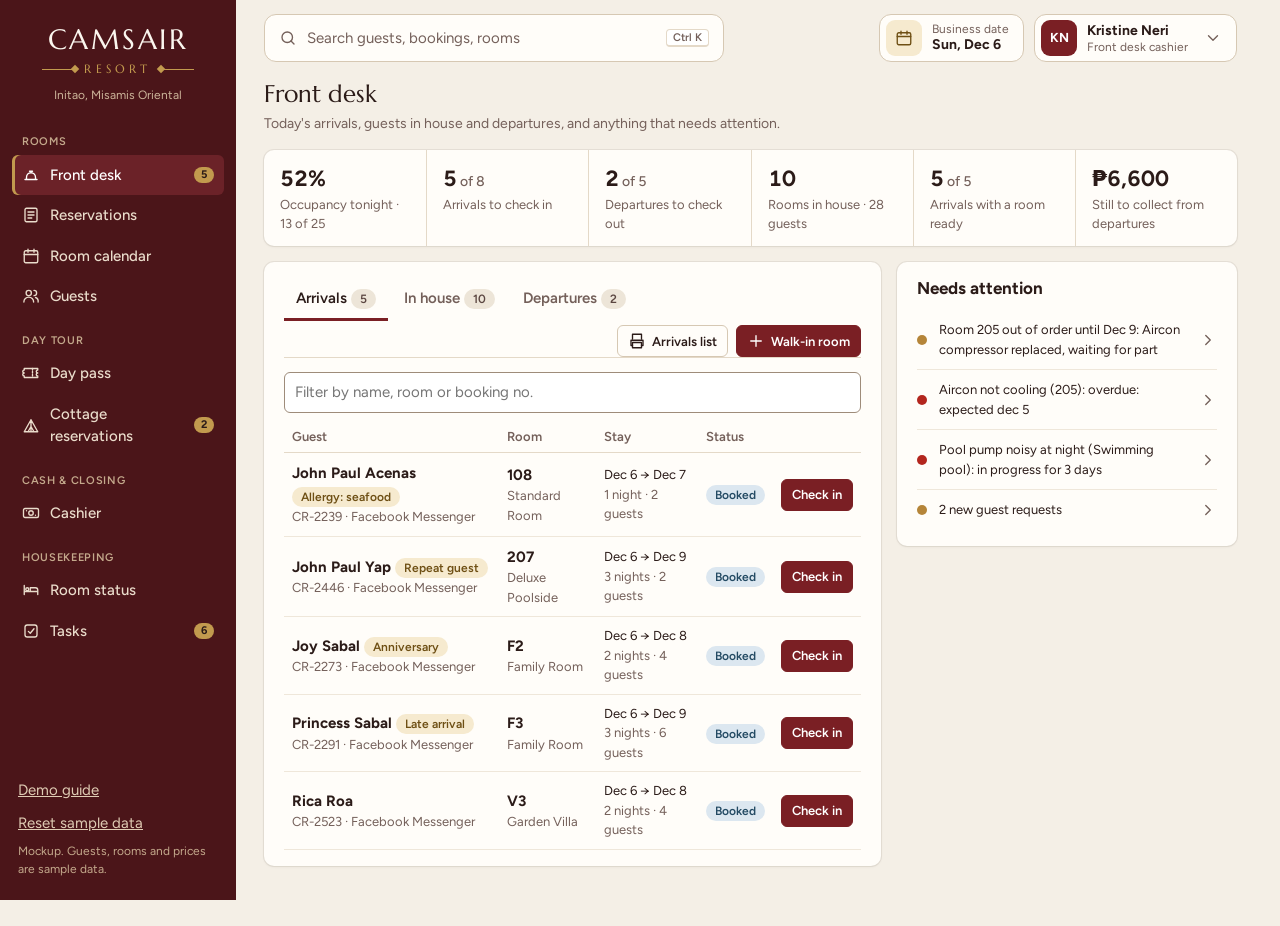
==== commit cbe5c89b: "feat: reports redesign with clear business-health story - Business health: 7 / 14 / 30 day periods c" ====
--- a/index.html
+++ b/index.html
@@ -82,6 +82,7 @@
 <script src="views-till.js"></script>
 <script src="views-cash.js"></script>
 <script src="views-rooms.js"></script>
+<script src="charts.js"></script>
 <script src="views-reports.js"></script>
 <script src="views-settings.js"></script>
 <script src="views-guest.js"></script>
--- a/styles.css
+++ b/styles.css
@@ -81,17 +81,23 @@
 .side-foot .link{background:none;border:0;color:#E0CCB4;text-align:left;padding:2px 0;cursor:pointer;text-decoration:underline}
 .demo-tag{font-size:12px;color:#C4A98C}
 .main{min-width:0;padding:14px 28px 60px}
-.topbar{display:flex;gap:12px;align-items:center;margin-bottom:18px}
-.search-btn{display:flex;align-items:center;gap:10px;flex:1;max-width:460px;background:var(--surface);border:1px solid #D6C8B3;border-radius:var(--r-m);padding:9px 12px;color:var(--ink-3);cursor:pointer;text-align:left}
+.topbar{display:flex;gap:10px;align-items:center;margin-bottom:18px}
+.search-btn,.biz-date,.user-btn{height:48px;border-radius:12px;background:var(--surface);border:1px solid #D6C8B3;transition:border-color .15s,box-shadow .15s}
+.search-btn:hover,.biz-date:hover,.user-btn:hover{border-color:var(--line-strong);box-shadow:var(--raise)}
+.search-btn{display:flex;align-items:center;gap:10px;flex:1;max-width:460px;padding:0 14px;color:var(--ink-3);cursor:pointer;text-align:left}
 .search-btn span{flex:1}
 kbd{font:600 11px var(--body);border:1px solid var(--line);border-bottom-width:2px;border-radius:4px;padding:1px 6px;background:#fff;color:var(--ink-3)}
-.biz-date{margin-left:auto;display:flex;align-items:center;gap:8px;text-decoration:none;color:var(--ink);padding:6px 10px;border-radius:var(--r-m)}
-.biz-date:hover{background:var(--surface)}
-.biz-date small{display:block;font-size:11px;color:var(--ink-3);line-height:1.1}
-.biz-date b{display:block;line-height:1.2}
-.user-btn{display:flex;align-items:center;gap:8px;background:var(--surface);border:1px solid #D6C8B3;border-radius:40px;padding:4px 10px 4px 4px;cursor:pointer;text-align:left}
-.user-btn .who b{display:block;font-size:14px;line-height:1.1}
-.user-btn .who small{display:block;font-size:12px;color:var(--ink-3)}
+.biz-date{margin-left:auto;display:flex;align-items:center;gap:10px;text-decoration:none;color:var(--ink);padding:0 14px 0 6px}
+.top-ico{width:36px;height:36px;border-radius:9px;display:grid;place-items:center;flex:none;background:var(--sun-l);color:#6E4F14}
+.biz-date small,.user-btn small{display:block;font-size:12px;color:var(--ink-3);line-height:1.2}
+.biz-date b,.user-btn b{display:block;font-size:14px;line-height:1.25;white-space:nowrap}
+.biz-date.due{background:var(--sun-l);border-color:#D9BE85}
+.biz-date.due .top-ico{background:var(--sun);color:#fff}
+.biz-date.due small{color:#6E4F14;font-weight:600}
+.user-btn{display:flex;align-items:center;gap:10px;padding:0 10px 0 6px;cursor:pointer;text-align:left;color:var(--ink)}
+.user-btn .avatar{width:36px;height:36px;border-radius:9px;background:var(--lagoon);color:#fff;font-size:13px}
+.user-btn .chev{width:26px;height:26px;border-radius:50%;display:grid;place-items:center;color:var(--ink-3);margin-left:2px}
+.user-btn:hover .chev{background:var(--bg);color:var(--ink)}
 .menu-btn{display:none;background:#4B1519;color:#fff;border:0;border-radius:var(--r-s);padding:6px 10px;font-size:18px}
 .top{margin-bottom:16px}
 .top .hint{color:var(--ink-3);margin-top:4px;max-width:75ch;font-size:14px}
@@ -180,9 +186,10 @@
 .form{display:grid;grid-template-columns:1fr 1fr;gap:12px}
 .form .full{grid-column:1/-1}
 .tabs{display:flex;gap:4px;border-bottom:1px solid var(--line);margin-bottom:14px;flex-wrap:wrap;align-items:center}
-.tabs button{background:none;border:0;padding:9px 12px;border-bottom:3px solid transparent;cursor:pointer;font-weight:600;color:var(--ink-3);min-height:40px}
-.tabs button.on{color:var(--ink);border-color:var(--lagoon)}
-.tabs.tabs-sm button{padding:6px 10px}
+.tabs > button{background:none;border:0;padding:9px 12px;border-bottom:3px solid transparent;cursor:pointer;font-weight:600;color:var(--ink-3);min-height:40px}
+.tabs > button:hover{color:var(--ink)}
+.tabs > button.on{color:var(--ink);border-color:var(--lagoon)}
+.tabs.tabs-sm > button{padding:6px 10px}
 
 .list-item{display:flex;gap:12px;align-items:center;padding:10px 0;border-bottom:1px solid #EFE7DA}
 .list-item:last-child{border-bottom:0}
@@ -237,6 +244,10 @@
 .ticket-lines{height:270px;overflow-y:auto;margin:0 -6px;padding:0 6px;border-top:1px solid var(--line);border-bottom:1px solid var(--line)}
 .ticket-lines .empty{padding:100px 12px}
 .line-note{padding:6px 0}
+.till-bar{display:flex;align-items:center;gap:10px;flex-wrap:wrap;min-height:58px;background:var(--surface);box-shadow:var(--edge);border-radius:var(--r-m);padding:8px 14px;margin-bottom:16px}
+.till-bar.on{background:#E7F0E4;box-shadow:inset 3px 0 0 var(--palm),var(--edge);color:#203A27}
+.till-bar .grow{flex:1;min-width:200px}
+.till-bar .mini-step .btn{min-height:26px;padding:0 8px}
 .over-note{background:var(--sun-l);border-radius:var(--r-s);padding:8px 10px;margin:8px 0;display:flex;flex-direction:column;gap:6px;color:#5A3F0E}
 .ticket-lines .ticket-line{min-height:44px;align-items:center}
 .seg{display:inline-flex;border:1px solid var(--line);border-radius:var(--r-m);overflow:hidden;background:#fff}
@@ -425,6 +436,82 @@
 .qs-item b{display:block}
 .qs-item small{display:block;color:var(--ink-3);font-size:13px}
 
+/* ---------- reports ---------- */
+.rep-bar{display:flex;align-items:center;gap:12px;flex-wrap:wrap;margin-bottom:14px}
+.verdict{display:flex;gap:16px;align-items:flex-start;border-radius:var(--r-l);padding:18px 22px;margin-bottom:16px;box-shadow:var(--edge);background:var(--surface)}
+.verdict h2{font-family:var(--head);font-weight:400;font-size:24px;margin-bottom:4px}
+.verdict p{color:var(--ink-2);max-width:80ch}
+.v-ico{width:44px;height:44px;border-radius:12px;display:grid;place-items:center;font-size:18px;flex:none}
+.verdict.up{background:#EEF5EC}.verdict.up .v-ico{background:var(--palm);color:#fff}
+.verdict.down{background:#FBEDEB}.verdict.down .v-ico{background:var(--hibiscus);color:#fff}
+.verdict.flat .v-ico{background:var(--sand);color:var(--ink)}
+.kpis{display:grid;grid-template-columns:repeat(6,minmax(0,1fr));gap:12px;margin-bottom:16px}
+.kpi{background:var(--surface);box-shadow:var(--edge);border-radius:var(--r-m);padding:14px 16px;display:flex;flex-direction:column;gap:4px;min-width:0}
+.kpi-top{display:flex;justify-content:space-between;align-items:flex-start;gap:6px;font-size:13px;color:var(--ink-3);font-weight:600}
+.kpi-val{font-size:26px;font-weight:700;letter-spacing:-.01em;line-height:1.15;white-space:nowrap;overflow:hidden;text-overflow:ellipsis}
+.kpi small{font-size:12px;color:var(--ink-3);line-height:1.35}
+.spark{width:100%;height:34px;margin:2px 0}
+.spark path{fill:none;stroke-width:2;stroke-linejoin:round;stroke-linecap:round}
+.delta{font-size:12px;font-weight:700;border-radius:20px;padding:1px 8px;white-space:nowrap}
+.delta.up{background:var(--palm-l);color:#285233}
+.delta.down{background:var(--hibiscus-l);color:#8C1D17}
+.delta.flat{background:#EDE5D8;color:var(--ink-2)}
+.insights{list-style:none;margin:0;padding:0;display:flex;flex-direction:column;gap:10px}
+.insights li{display:flex;gap:10px;align-items:flex-start;font-size:14px;line-height:1.45}
+.ins-ico{width:24px;height:24px;border-radius:50%;display:grid;place-items:center;flex:none;font-size:13px;font-weight:800;color:#fff;margin-top:1px}
+.insights .good .ins-ico{background:var(--palm)}
+.insights .watch .ins-ico{background:var(--sun)}
+.insights .info .ins-ico{background:var(--sea)}
+.chart{position:relative}
+.chart-svg{width:100%;height:auto;display:block;overflow:visible}
+.chart-svg .grid{stroke:#EFE7DA;stroke-width:1}
+.chart-svg .grid.base{stroke:#D6C8B3}
+.chart-svg .ylab,.chart-svg .xlab{font:12px var(--body);fill:var(--ink-3)}
+.chart-svg .wk{fill:#F6F1E8}
+.chart-svg .seg{stroke:none}
+.chart-svg .seg.dimmed{opacity:.45}
+.chart-svg .hit{fill:transparent;cursor:crosshair;outline:none}
+.chart-svg .hit:hover,.chart-svg .hit:focus{fill:rgba(43,27,24,.05)}
+.chart-svg .area{opacity:.1}
+.chart-svg .ln{fill:none;stroke-width:2.5;stroke-linejoin:round;stroke-linecap:round}
+.chart-svg .ln.future{stroke-dasharray:5 5;opacity:.55}
+.chart-svg .avg{stroke:var(--ink-3);stroke-width:1;stroke-dasharray:2 4}
+.chart-svg .avg-lab,.chart-svg .today-lab{font:600 12px var(--body);fill:var(--ink-2)}
+.chart-svg .today{stroke:var(--gold);stroke-width:2}
+.chart-svg .guide-dot{stroke:#fff;stroke-width:2;pointer-events:none}
+.chart-svg .tick-mark{stroke:var(--ink);stroke-width:2.5;stroke-linecap:round}
+.c-legend{display:flex;flex-wrap:wrap;gap:6px 16px;font-size:13px;color:var(--ink-2);margin-bottom:8px}
+.c-legend span{display:inline-flex;align-items:center;gap:6px}
+.c-legend i{width:12px;height:12px;border-radius:3px;display:inline-block}
+.c-legend .lg-dash{width:18px;height:0;border-top:2.5px dashed;border-radius:0;opacity:.6}
+.c-legend .lg-tick{width:14px;height:3px;background:var(--ink);border-radius:2px}
+.c-legend .lg-wk{background:#F6F1E8;box-shadow:inset 0 0 0 1px #E4D9C8}
+.chart-tip{position:fixed;z-index:70;display:none;pointer-events:none;background:var(--ink);color:#fff;font-size:13px;line-height:1.45;border-radius:var(--r-m);padding:8px 12px;box-shadow:var(--pop);max-width:280px}
+.chart-tip b{display:block;margin-bottom:2px}
+.share{display:flex;gap:2px;height:40px;border-radius:var(--r-m);overflow:hidden;margin-bottom:12px}
+.share-seg{display:flex;align-items:center;justify-content:center;min-width:3px;font-size:13px;cursor:default;outline:none}
+.share-seg:focus{box-shadow:inset 0 0 0 3px var(--gold)}
+.share-list{list-style:none;padding:0;margin:0;display:flex;flex-direction:column;gap:6px}
+.share-list li{display:grid;grid-template-columns:14px 1fr auto 44px;gap:10px;align-items:center;font-size:14px}
+.share-list i{width:12px;height:12px;border-radius:3px}
+.share-list small{color:var(--ink-3);text-align:right}
+.hb-row{display:grid;grid-template-columns:170px 1fr 100px;gap:12px;align-items:center;margin:10px 0}
+.hb-name{font-size:14px;font-weight:600}
+.hb-name small{display:block;font-weight:400;color:var(--ink-3);font-size:12px}
+.hb-track{display:flex;gap:2px;height:14px;background:#F3EDE3;border-radius:20px;overflow:hidden}
+.hb-part{height:100%;outline:none}
+.hb-part:first-child{border-radius:20px 0 0 20px}
+.hb-part:last-child{border-radius:0 20px 20px 0}
+.hb-part:only-child{border-radius:20px}
+.hb-part.hatch{background-image:repeating-linear-gradient(45deg,rgba(43,27,24,.18) 0 2px,transparent 2px 6px)!important}
+.hb-val{text-align:right}
+.chart-table{margin-top:12px;max-height:280px;overflow:auto;border-top:1px solid var(--line)}
+.mini-bar{display:inline-block;width:60px;height:8px;background:#EFE7DA;border-radius:8px;overflow:hidden;vertical-align:middle;margin-right:6px}
+.mini-bar i{display:block;height:100%;background:var(--lagoon);border-radius:8px}
+.dot-sw{display:inline-block;width:9px;height:9px;border-radius:2px;margin-right:5px}
+@media (max-width:1250px){.kpis{grid-template-columns:repeat(3,minmax(0,1fr))}}
+@media (max-width:820px){.kpis{grid-template-columns:repeat(2,minmax(0,1fr))}.hb-row{grid-template-columns:110px 1fr 80px}.verdict{padding:14px}.chart-svg .xlab,.chart-svg .ylab{font-size:15px}}
+
 /* guest phone */
 .phone-wrap{display:grid;grid-template-columns:390px 1fr;gap:30px;align-items:start}
 .phone{width:375px;height:760px;border-radius:44px;background:#2B1B18;padding:14px;box-shadow:0 20px 50px rgba(43,27,24,.25)}
@@ -478,7 +565,8 @@
   .main{padding:12px 14px 60px}
   .topbar{flex-wrap:wrap}
   .search-btn{order:3;flex:1 1 100%;max-width:none}
-  .biz-date small,.user-btn .who{display:none}
+  .biz-date > span:not(.top-ico),.user-btn .who{display:none}
+  .biz-date,.user-btn{padding:0 6px}
   h1{font-size:24px}
   .g2,.g3{grid-template-columns:1fr}
   .pulse,.pulse.pulse5{grid-template-columns:repeat(2,1fr)}
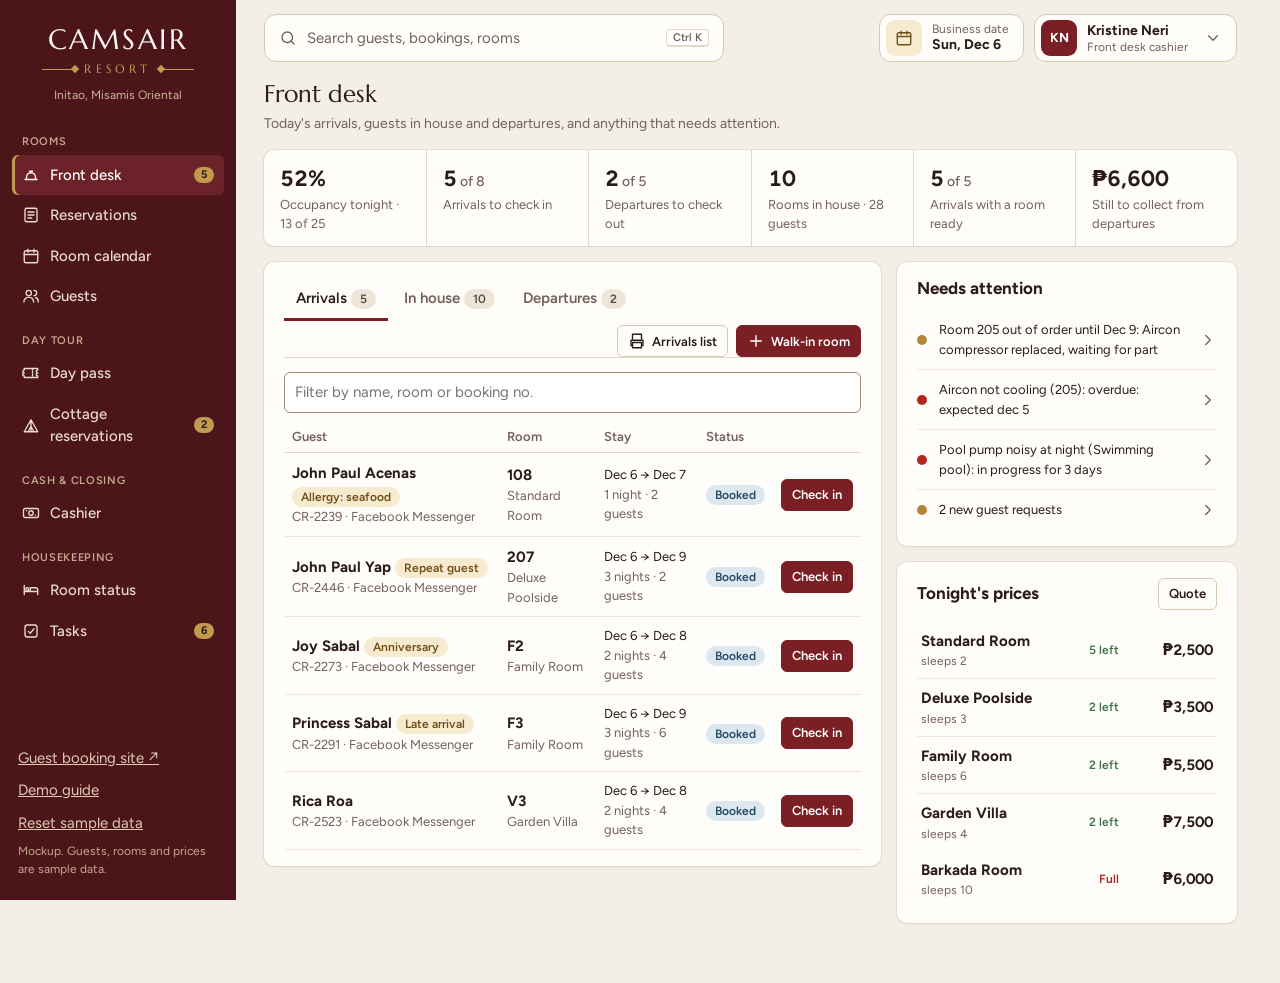
==== commit 7d3e0487: "feat: guest booking website (book.html) - Book a room (dates, guests, room, details, deposit) or res" ====
--- a/index.html
+++ b/index.html
@@ -47,6 +47,7 @@
     </div>
     <nav id="nav" aria-label="Main"></nav>
     <div class="side-foot">
+      <a class="link" href="book.html" target="_blank" rel="noopener">Guest booking site ↗</a>
       <button class="link" data-act="guide">Demo guide</button>
       <button class="link" id="resetDemo">Reset sample data</button>
       <span class="demo-tag">Mockup. Guests, rooms and prices are sample data.</span>
--- a/styles.css
+++ b/styles.css
@@ -257,10 +257,15 @@
 .seg button.on{background:var(--lagoon);color:#fff}
 .seg button.on small{color:#F3E1DF}
 .pax{display:grid;grid-template-columns:repeat(4,minmax(0,1fr));gap:10px}
-.pax-card{border:1px solid var(--line);border-radius:var(--r-m);padding:10px 12px;display:flex;flex-direction:column;gap:10px;background:#fff}
+/* the steppers sit on the bottom edge of every card, whatever the text above them */
+.pax-card{border:1px solid var(--line);border-radius:var(--r-m);padding:12px 14px;display:flex;flex-direction:column;gap:12px;background:#fff}
+.pax-info{display:flex;flex-direction:column;gap:2px}
+.pax-price{font-size:14px;font-weight:600;color:var(--ink-2);margin-top:2px}
+.pax-price small{font-weight:500}
 .pax-card.has{border-color:var(--lagoon);background:#FDF7F5}
 .pax-card b{display:block}
 .pax-card small{font-size:12px;color:var(--ink-3)}
+.pax-card .stepper{margin-top:auto}
 .stepper{display:flex;align-items:center;justify-content:space-between}
 .stepper button{width:44px;height:44px;border-radius:50%;border:1px solid var(--line);background:var(--bg);font-size:22px;font-weight:600;cursor:pointer;color:var(--lagoon)}
 .stepper button:hover:not(:disabled){background:var(--lagoon-l)}
@@ -382,6 +387,34 @@
 .legend span{display:flex;align-items:center;gap:6px}
 .legend > span > i{width:14px;height:14px;border-radius:4px;border:2px solid;display:inline-block}
 
+/* map edit mode */
+.edit-bar{display:flex;align-items:center;gap:10px;flex-wrap:wrap;background:#FFF6E5;box-shadow:inset 3px 0 0 var(--gold),var(--edge);border-radius:var(--r-m);padding:10px 14px;margin-bottom:12px}
+.edit-bar .grow{flex:1;min-width:220px}
+.zone.editing,.feature.editing{outline:2px dashed #D9BE85;outline-offset:2px}
+.zone-tools{display:inline-flex;gap:4px;margin-left:auto}
+.zone h3 .zone-tools{font-weight:600}
+.feature.editing{position:relative}
+.feature .zone-tools{position:absolute;right:10px;top:10px}
+.tool{border:1px solid #D6C8B3;background:#fff;color:var(--ink);border-radius:var(--r-s);font:600 12px var(--body);min-width:28px;height:26px;padding:0 8px;cursor:pointer}
+.tool:hover:not(:disabled){border-color:var(--line-strong);background:#FAF5EC}
+.tool:disabled{opacity:.4;cursor:default}
+.tile.edit-tile{background:#fff;border:2px solid #D6C8B3;color:var(--ink)}
+.tile.edit-tile:hover{border-color:var(--lagoon)}
+.tile.add-tile{background:transparent;border:2px dashed #C9BBA6;color:var(--ink-3);font-size:22px;justify-content:center;align-items:center}
+.tile.add-tile:hover{border-color:var(--lagoon);color:var(--lagoon)}
+.price-box{display:flex;gap:16px;align-items:flex-end;flex-wrap:wrap;background:var(--bg);border-radius:var(--r-m);padding:12px 14px;margin-top:12px}
+.price-box small{display:block;font-size:12px;color:var(--ink-3)}
+.price-box b{font-size:22px;margin-right:6px}
+/* front desk: tonight's prices */
+.rate-row{display:grid;grid-template-columns:1fr auto 84px;gap:10px;align-items:center;width:100%;text-align:left;background:none;border:0;border-bottom:1px solid #EFE7DA;padding:8px 4px;font:inherit;color:inherit}
+button.rate-row{cursor:pointer}
+button.rate-row:hover{background:#FAF5EC}
+.rate-row:last-of-type{border-bottom:0}
+.rate-row b.num{text-align:right}
+.rate-row small{display:block;font-size:12px;color:var(--ink-3)}
+.rate-left{font-size:12px;font-weight:600;color:var(--palm)}
+.rate-left.full{color:var(--hibiscus)}
+
 /* tape chart */
 .tape{overflow:auto;border:0;box-shadow:var(--edge);border-radius:var(--r-m);background:#fff;max-height:72vh;overscroll-behavior-x:contain}
 .tape table{border-collapse:separate;border-spacing:0;width:max-content;min-width:100%}
@@ -435,6 +468,87 @@
 .qs-item.on{border-color:var(--lagoon)}
 .qs-item b{display:block}
 .qs-item small{display:block;color:var(--ink-3);font-size:13px}
+
+/* seasons */
+.season-list{display:flex;flex-direction:column}
+.season{display:flex;align-items:center;gap:12px;padding:10px 0;border-bottom:1px solid #EFE7DA;flex-wrap:wrap}
+.season:last-child{border-bottom:0}
+.season.off{opacity:.55}
+.season .grow{flex:1;min-width:220px}
+.season-sw{width:14px;height:36px;border-radius:4px;flex:none}
+.preset-grid{display:grid;grid-template-columns:repeat(auto-fill,minmax(190px,1fr));gap:8px}
+.preset{display:flex;flex-direction:column;gap:4px;align-items:flex-start;text-align:left;background:#fff;border:1px solid #D6C8B3;border-radius:var(--r-m);padding:10px 12px;cursor:pointer;font:inherit;color:inherit}
+.preset:hover{border-color:var(--lagoon);box-shadow:var(--raise)}
+.preset small{font-size:12px;color:var(--ink-3)}
+.preset.blank{border-style:dashed}
+.when-box{display:flex;flex-wrap:wrap;gap:10px;align-items:flex-end;background:var(--bg);border-radius:var(--r-m);padding:10px 12px}
+.when-box small{flex-basis:100%}
+.md-pick{display:inline-flex;gap:6px}
+.md-pick select{padding:8px;border:1px solid var(--line-strong);border-radius:var(--r-s);background:#fff;min-height:38px}
+fieldset.days{border:0;padding:0;margin:0;display:flex;flex-wrap:wrap;gap:6px}
+fieldset.days legend{margin-bottom:6px;padding:0}
+.day-chip input{position:absolute;opacity:0}
+.day-chip span{display:inline-block;min-width:48px;text-align:center;padding:6px 8px;border:1px solid #D6C8B3;border-radius:20px;font-weight:600;font-size:13px;cursor:pointer;background:#fff}
+.day-chip input:checked + span{background:var(--ink);border-color:var(--ink);color:#fff}
+.day-chip input:focus-visible + span{outline:3px solid var(--gold);outline-offset:2px}
+.time-box{display:flex;flex-direction:column;gap:6px}
+.season-cal{display:flex;flex-direction:column;gap:3px;overflow-x:auto}
+.cal-row{display:flex;align-items:center;gap:8px}
+.cal-m{width:52px;font-size:12px;color:var(--ink-3);flex:none}
+.cal-days{display:grid;grid-template-columns:repeat(31,minmax(12px,1fr));gap:2px;flex:1;min-width:420px}
+.cal-d{height:16px;border-radius:3px;background:#F3EDE3}
+.cal-d.wk{box-shadow:inset 0 -3px 0 rgba(43,27,24,.12)}
+.cal-d.none{background:transparent}
+.cal-d.today{outline:2px solid var(--ink);outline-offset:1px}
+.c-legend .lg-today{background:transparent;outline:2px solid var(--ink);outline-offset:-2px}
+.promo-bar{display:flex;align-items:center;gap:10px;border-radius:var(--r-m);padding:10px 14px;margin-bottom:12px;font-size:14px}
+.promo-bar.down{background:var(--palm-l);color:#203A27}
+.promo-bar.up{background:var(--sun-l);color:#5A3F0E}
+.cot em s{font-weight:400;color:var(--ink-3)}
+
+/* ---------- arrivals list ---------- */
+.arr-head{display:flex;justify-content:space-between;align-items:flex-start;gap:12px;flex-wrap:wrap;margin-bottom:12px}
+.arr-head h3{font-family:var(--head);font-weight:400;font-size:22px}
+.arr-sum{display:grid;grid-template-columns:repeat(4,minmax(0,1fr));gap:8px;margin-bottom:12px}
+.arr-sum > div{background:var(--bg);border-radius:var(--r-m);padding:10px 12px}
+.arr-sum b{display:block;font-size:20px;font-variant-numeric:tabular-nums}
+.arr-sum span{font-size:13px;color:var(--ink-3)}
+.arr-sum .warn{background:var(--sun-l)}
+.arr-sum .warn b,.arr-sum .warn span{color:#5A3F0E}
+.arr-group{margin-top:14px}
+.arr-group h4{font-size:12px;font-weight:700;letter-spacing:.06em;text-transform:uppercase;color:var(--ink-3);margin:0 0 6px;display:flex;gap:8px;align-items:center}
+.arr-group h4 span{background:#EDE5D8;color:var(--ink-2);border-radius:20px;padding:0 8px;letter-spacing:0}
+.arr-list{list-style:none;margin:0;padding:0;border-top:1px solid var(--line)}
+.arr-row{display:grid;grid-template-columns:56px minmax(0,1fr) 150px 110px 86px;gap:14px;align-items:center;padding:12px 4px;border-bottom:1px solid #EFE7DA}
+.arr-row.is-done{opacity:.6}
+.arr-time b{display:block;font-size:17px}
+.arr-time small,.arr-money small{display:block;font-size:11px;color:var(--ink-3)}
+.arr-name{display:flex;flex-wrap:wrap;gap:6px;align-items:center}
+.arr-name b{font-size:15px;overflow-wrap:anywhere}
+.arr-meta{font-size:13px;color:var(--ink-3);margin-top:2px}
+.arr-note{display:flex;gap:6px;align-items:flex-start;font-size:13px;color:#5A3F0E;background:var(--sun-l);border-radius:var(--r-s);padding:4px 8px;margin-top:6px;width:fit-content;max-width:100%}
+.arr-note .i{width:14px;height:14px;margin-top:2px}
+.arr-room b{display:block;font-size:17px}
+.rdy{display:inline-flex;align-items:center;gap:5px;font-size:12px;font-weight:600;margin-top:2px}
+.rdy i{font-style:normal;width:16px;height:16px;border-radius:50%;display:grid;place-items:center;font-size:10px;font-weight:800;color:#fff}
+.rdy.ok{color:#285233}.rdy.ok i{background:var(--palm)}
+.rdy.mid{color:#234A63}.rdy.mid i{background:var(--sea)}
+.rdy.warn{color:#6E4F14}.rdy.warn i{background:var(--sun)}
+.rdy.bad{color:#8C1D17}.rdy.bad i{background:var(--hibiscus)}
+.rdy.done{color:var(--ink-3)}.rdy.done i{background:var(--ink-3)}
+.rdy.resv{color:#1E5560}.rdy.resv i{background:#24707C}
+.arr-money{text-align:right}
+.arr-money b{font-size:15px}
+.arr-money .paid{font-size:13px;font-weight:600;color:var(--palm)}
+.arr-act{text-align:right}
+.arr-empty{text-align:center;padding:40px 16px;display:flex;flex-direction:column;align-items:center;gap:6px}
+.print-only{display:none}
+.arr-tick{width:18px;height:18px;border:1.5px solid var(--ink);border-radius:4px}
+@media screen and (max-width:820px){
+  .arr-sum{grid-template-columns:repeat(2,minmax(0,1fr))}
+  .arr-row{grid-template-columns:48px minmax(0,1fr) auto;grid-template-areas:"t m r" "t mo a";row-gap:6px}
+  .arr-time{grid-area:t;align-self:start}.arr-main{grid-area:m}.arr-room{grid-area:r;text-align:right}.arr-money{grid-area:mo;text-align:left}.arr-act{grid-area:a}
+}
 
 /* ---------- reports ---------- */
 .rep-bar{display:flex;align-items:center;gap:12px;flex-wrap:wrap;margin-bottom:14px}
@@ -509,8 +623,8 @@
 .mini-bar{display:inline-block;width:60px;height:8px;background:#EFE7DA;border-radius:8px;overflow:hidden;vertical-align:middle;margin-right:6px}
 .mini-bar i{display:block;height:100%;background:var(--lagoon);border-radius:8px}
 .dot-sw{display:inline-block;width:9px;height:9px;border-radius:2px;margin-right:5px}
-@media (max-width:1250px){.kpis{grid-template-columns:repeat(3,minmax(0,1fr))}}
-@media (max-width:820px){.kpis{grid-template-columns:repeat(2,minmax(0,1fr))}.hb-row{grid-template-columns:110px 1fr 80px}.verdict{padding:14px}.chart-svg .xlab,.chart-svg .ylab{font-size:15px}}
+@media screen and (max-width:1250px){.kpis{grid-template-columns:repeat(3,minmax(0,1fr))}}
+@media screen and (max-width:820px){.kpis{grid-template-columns:repeat(2,minmax(0,1fr))}.hb-row{grid-template-columns:110px 1fr 80px}.verdict{padding:14px}.chart-svg .xlab,.chart-svg .ylab{font-size:15px}}
 
 /* guest phone */
 .phone-wrap{display:grid;grid-template-columns:390px 1fr;gap:30px;align-items:start}
@@ -543,11 +657,11 @@
 @keyframes tin{from{opacity:0;transform:translateY(8px)}}
 
 /* responsive: tablets at the counter, phones for housekeeping */
-@media (max-width:1250px){
+@media screen and (max-width:1250px){
   .g-till{grid-template-columns:1fr}
   .ticket{position:static}
 }
-@media (max-width:1100px){
+@media screen and (max-width:1100px){
   .g3{grid-template-columns:1fr 1fr}
   .g-side{grid-template-columns:1fr}
   .pulse,.pulse.pulse5{grid-template-columns:repeat(3,1fr)}
@@ -557,7 +671,7 @@
   .phone-wrap{grid-template-columns:1fr}
   .search-btn kbd,.user-btn .who small{display:none}
 }
-@media (max-width:820px){
+@media screen and (max-width:820px){
   .app{grid-template-columns:1fr}
   .side{position:fixed;inset:0 auto 0 0;width:260px;z-index:40;transform:translateX(-100%);transition:transform .2s}
   .side.open{transform:none}
@@ -596,5 +710,12 @@
   .panel{break-inside:avoid;border-color:#ccc}
   body.print-modal .app{display:none}
   body.print-modal .modal-back{position:static;background:none;padding:0}
-  body.print-modal .modal{box-shadow:none}
+  body.print-modal .modal{box-shadow:none;width:100%;padding:0}
+  body.print-modal .modal header{display:none}
+  .print-only{display:block}
+  .arr-row{grid-template-columns:22px 52px minmax(0,1fr) 120px 90px;gap:10px;padding:8px 0;break-inside:avoid}
+  .arr-row.is-done{opacity:1}
+  .arr-sum > div{border:1px solid #ccc;background:none}
+  .arr-note{background:none;border:1px solid #ccc}
+  .arr-foot{margin-top:14px;font-size:12px;color:#555}
 }
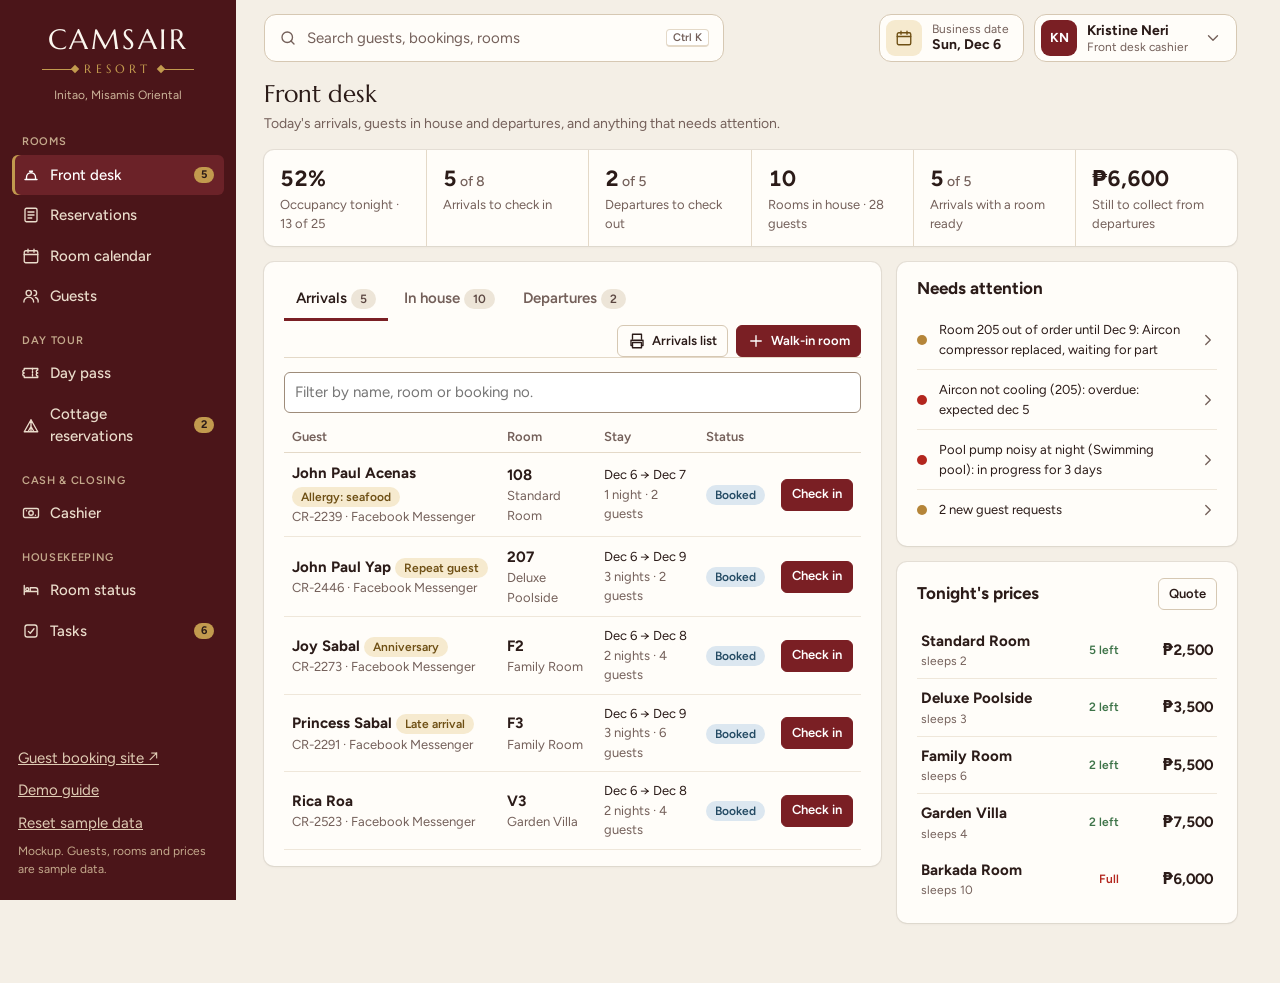
==== commit dacd1ae3: "feat: inventory for amenities, linen, bar stock and supplies Stock on hand, reorder levels, average " ====
--- a/index.html
+++ b/index.html
@@ -7,6 +7,7 @@
 <link rel="preconnect" href="https://fonts.googleapis.com">
 <link href="https://fonts.googleapis.com/css2?family=Marcellus&family=Figtree:wght@400;500;600;700&display=swap" rel="stylesheet">
 <link rel="stylesheet" href="styles.css">
+<link rel="stylesheet" href="datepicker.css">
 </head>
 <body>
 <!-- one icon set, stroke style, 24px grid -->
@@ -34,6 +35,7 @@
     <symbol id="i-users" viewBox="0 0 24 24"><circle cx="9" cy="8" r="3.5"/><path d="M2.5 20a6.5 6.5 0 0 1 13 0M16 4.5a3.5 3.5 0 0 1 0 7M18 14a5.5 5.5 0 0 1 3.5 6"/></symbol>
     <symbol id="i-flag" viewBox="0 0 24 24"><path d="M3 21l9-16 9 16zM12 5v16M8 21l4-7 4 7"/></symbol>
     <symbol id="i-clock" viewBox="0 0 24 24"><circle cx="12" cy="12" r="9"/><path d="M12 7v5l3 2"/></symbol>
+    <symbol id="i-box" viewBox="0 0 24 24"><path d="M3 7.5 12 3l9 4.5v9L12 21l-9-4.5z"/><path d="M3 7.5 12 12l9-4.5M12 12v9"/></symbol>
     <symbol id="i-plus" viewBox="0 0 24 24"><path d="M12 5v14M5 12h14"/></symbol>
   </defs>
 </svg>
@@ -79,10 +81,12 @@
 
 <script src="data.js"></script>
 <script src="core.js"></script>
+<script src="datepicker.js"></script>
 <script src="views-desk.js"></script>
 <script src="views-till.js"></script>
 <script src="views-cash.js"></script>
 <script src="views-rooms.js"></script>
+<script src="views-stock.js"></script>
 <script src="charts.js"></script>
 <script src="views-reports.js"></script>
 <script src="views-settings.js"></script>
--- a/styles.css
+++ b/styles.css
@@ -136,7 +136,7 @@
 .pulse span{font-size:13px;color:var(--ink-3);display:block}
 .pulse > div > small{display:block;font-size:12px}
 
-.btn{display:inline-flex;align-items:center;gap:6px;border:1px solid var(--lagoon);background:var(--lagoon);color:#fff;border-radius:var(--r-s);padding:7px 13px;min-height:38px;font-weight:600;cursor:pointer;text-decoration:none;white-space:nowrap}
+.btn{display:inline-flex;align-items:center;gap:6px;line-height:1.25;border:1px solid var(--lagoon);background:var(--lagoon);color:#fff;border-radius:var(--r-s);padding:7px 13px;min-height:38px;font-weight:600;cursor:pointer;text-decoration:none;white-space:nowrap}
 .btn:hover{background:var(--lagoon-d)}
 /* secondary actions stay neutral so the one maroon button on a screen stands out */
 .btn.ghost{background:var(--surface);color:var(--ink);border-color:#D6C8B3}
@@ -206,6 +206,16 @@
 
 /* availability + cottage calendar */
 table.avail td.av{padding:3px;min-width:84px}
+/* cottage calendar: the name column is as wide as its longest line, up to 150px (longer names wrap inside it) */
+table.cot-cal td.cot-name > div{width:max-content;max-width:150px}
+/* the name column stays put while the days scroll sideways. Lines are drawn with shadows: with collapsed
+   table borders the cell's own border would stay behind when the cell sticks. The soft edge shadow only
+   shows once the days have been scrolled (.is-scrolled, set in views-till.js), so at rest it's a clean line. */
+table.cot-cal th:first-child,table.cot-cal td.cot-name{position:sticky;left:0;z-index:2;background:var(--surface);padding-right:20px;
+  box-shadow:inset -1px 0 0 var(--line);transition:box-shadow .15s}
+table.cot-cal td.cot-name{box-shadow:inset -1px 0 0 var(--line),inset 0 -1px 0 #EFE7DA}
+.is-scrolled > table.cot-cal th:first-child{box-shadow:inset -1px 0 0 var(--line),6px 0 8px -6px rgba(43,27,24,.18)}
+.is-scrolled > table.cot-cal td.cot-name{box-shadow:inset -1px 0 0 var(--line),inset 0 -1px 0 #EFE7DA,6px 0 8px -6px rgba(43,27,24,.18)}
 .av-cell{display:flex;flex-direction:column;width:100%;border:0;border-radius:var(--r-s);padding:5px 6px;text-align:left;font:inherit;line-height:1.2}
 button.av-cell{cursor:pointer}
 button.av-cell:hover{outline:2px solid var(--lagoon)}
@@ -226,9 +236,6 @@
 .duty > div{background:var(--bg);border-radius:var(--r-m);padding:10px 12px}
 table.roster td{padding:6px 4px}
 .ellip{max-width:220px;white-space:nowrap;overflow:hidden;text-overflow:ellipsis}
-.cot.reserved .roof{background:repeating-linear-gradient(100deg,#3E6E8E 0 4px,#2F5D7C 4px 7px)}
-.cot.reserved::before{background:var(--sea-l);border-color:var(--sea);border-style:dashed}
-.cot.reserved small{color:#1E3D52;font-weight:600}
 .toast{display:flex;align-items:center;gap:12px}
 .toast-undo{background:none;border:1px solid rgba(255,255,255,.6);color:#fff;border-radius:var(--r-s);padding:3px 10px;font-weight:700;cursor:pointer}
 .seg button[aria-pressed="true"]{background:var(--lagoon);color:#fff}
@@ -277,17 +284,28 @@
 .cot-row{display:flex;flex-wrap:wrap;gap:12px 10px}
 .cot{position:relative;width:112px;padding:30px 10px 10px;border:0;background:none;cursor:pointer;text-align:left;display:flex;flex-direction:column;color:var(--ink);z-index:0}
 .cot.wide{width:190px}
-.cot .roof{position:absolute;left:0;right:0;top:0;height:30px;clip-path:polygon(50% 0,100% 100%,0 100%);background:repeating-linear-gradient(100deg,#C9A35B 0 4px,#B8904A 4px 7px)}
-.cot::before{content:"";position:absolute;inset:28px 6px 0;background:#fff;border:2px solid #D9C49A;border-radius:0 0 8px 8px;z-index:-1}
+/* cottage status colours, from the brand: palm green = free, gold = reserved, maroon = in use.
+   A cottage on the current sale is a filled, deeper green (free, and chosen). The label always says the status too. */
+.cot .roof{position:absolute;left:0;right:0;top:0;height:30px;clip-path:polygon(50% 0,100% 100%,0 100%);background:repeating-linear-gradient(100deg,#4E8A5A 0 4px,#3D7348 4px 7px)}
+.cot::before{content:"";position:absolute;inset:28px 6px 0;background:#fff;border:2px solid #6E9F78;border-radius:0 0 8px 8px;z-index:-1}
+.cot.free small{color:#285233}
 .cot b{font-size:15px}
 .cot small{font-size:12px;color:var(--ink-3);line-height:1.3}
 .cot em{font-style:normal;font-size:12px;font-weight:600;margin-top:2px}
-.cot:hover::before{border-color:var(--lagoon)}
-.cot.picked .roof{background:repeating-linear-gradient(100deg,#8E2A30 0 4px,#7A1F24 4px 7px)}
-.cot.picked::before{background:var(--lagoon-l);border-color:var(--lagoon)}
-.cot.picked small{color:var(--lagoon);font-weight:600}
-.cot.taken .roof{background:repeating-linear-gradient(100deg,#A99C8B 0 4px,#998C7B 4px 7px)}
-.cot.taken::before{background:#EFE8DC;border-color:#D3C8B6;border-style:dashed}
+.cot:hover::before{border-color:var(--palm)}
+.cot.picked .roof{background:repeating-linear-gradient(100deg,#3A6B44 0 4px,#2C5634 4px 7px)}
+.cot.picked::before{background:var(--palm-l);border-color:var(--palm);border-width:2.5px}
+.cot.picked small{color:#285233;font-weight:700}
+.cot.reserved .roof{background:repeating-linear-gradient(100deg,#C9A35B 0 4px,#B58539 4px 7px)}
+.cot.reserved::before{background:var(--sun-l);border-color:var(--sun);border-style:dashed}
+.cot.reserved small{color:#6E4F14;font-weight:600}
+.cot.reserved:hover::before{border-color:#8A5F1C}
+.cot.taken .roof{background:repeating-linear-gradient(100deg,#8E2A30 0 4px,#7A1F24 4px 7px)}
+.cot.taken::before{background:var(--lagoon-l);border-color:#B0646A;border-style:dashed}
+.cot.taken small{color:var(--lagoon);font-weight:600}
+.cot.taken:hover::before{border-color:var(--lagoon)}
+.cot-key{display:flex;flex-wrap:wrap;gap:4px 14px;font-size:12px;color:var(--ink-2);margin:-4px 0 12px}
+.cot-key i{display:inline-block;width:10px;height:10px;border-radius:3px;margin-right:5px;vertical-align:-1px}
 
 .menu-grid{display:grid;grid-template-columns:repeat(auto-fill,minmax(150px,1fr));gap:10px}
 .menu-cell{position:relative}
@@ -630,8 +648,6 @@
 .phone-wrap{display:grid;grid-template-columns:390px 1fr;gap:30px;align-items:start}
 .phone{width:375px;height:760px;border-radius:44px;background:#2B1B18;padding:14px;box-shadow:0 20px 50px rgba(43,27,24,.25)}
 .screen{background:#FBF8F2;border-radius:32px;height:100%;overflow:auto;position:relative}
-.g-hero{background:#5E1A1F;color:#fff;padding:36px 20px 22px;border-radius:32px 32px 22px 22px}
-.g-hero h2{font-family:var(--head);font-weight:400;font-size:24px;margin:6px 0 2px}
 .g-body{padding:16px}
 .g-card{background:#fff;border-radius:16px;padding:14px;margin-bottom:12px;border:1px solid var(--line)}
 .g-actions{display:grid;grid-template-columns:repeat(3,1fr);gap:8px;margin-bottom:12px}
@@ -719,3 +735,340 @@
   .arr-note{background:none;border:1px solid #ccc}
   .arr-foot{margin-top:14px;font-size:12px;color:#555}
 }
+
+/* ---------- New booking (staff): form on the left, summary on the right ---------- */
+.nb{display:grid;grid-template-columns:minmax(0,1fr) 280px;gap:22px;align-items:start}
+/* the space after the last section lives inside the content: Safari leaves a scrolling grid's own bottom padding out */
+.nb-main{display:flex;flex-direction:column;gap:22px;min-width:0;padding-bottom:40px}
+.nb-sec h3{font-size:15px;margin-bottom:10px}
+.nb .field{margin-top:10px}
+.nb .field.has-err input,.nb .field.has-err textarea{border-color:var(--hibiscus)}
+.nb .err{color:var(--hibiscus);font-size:13px;font-weight:600;margin:2px 0 0}
+.nb textarea{resize:vertical;min-height:60px}
+.nb-ppl{display:grid;grid-template-columns:1fr 1fr;gap:10px;margin-top:10px}
+.nb-count{display:flex;align-items:center;justify-content:space-between;gap:8px;border:1px solid var(--line);border-radius:var(--r-m);padding:8px 8px 8px 12px;background:#fff}
+.nb-count label{cursor:pointer}
+.nb-count b{display:block;font-size:14px}
+.nb-count small{display:block;font-size:12px;color:var(--ink-3)}
+.nb-step{display:flex;align-items:center;gap:2px}
+.nb-step button{width:36px;height:36px;border-radius:50%;border:1px solid var(--line-strong);background:#fff;color:var(--lagoon);font-size:18px;font-weight:600;cursor:pointer;line-height:1}
+.nb-step button:hover:not(:disabled){background:var(--lagoon-l)}
+.nb-step button:disabled{opacity:.35;cursor:default}
+.nb-step input{width:40px;text-align:center;border:0;background:none;font-size:17px;font-weight:700;font-variant-numeric:tabular-nums;min-height:36px;-moz-appearance:textfield;appearance:textfield}
+.nb-step input::-webkit-inner-spin-button,.nb-step input::-webkit-outer-spin-button{-webkit-appearance:none;margin:0}
+
+.nb-types{border:1px solid var(--line);border-radius:var(--r-m);overflow:hidden;background:#fff}
+.nb-type{display:grid;grid-template-columns:18px minmax(0,1fr) auto 96px;align-items:center;gap:12px;padding:10px 14px;cursor:pointer;border-top:1px solid var(--line)}
+.nb-type:first-child{border-top:0}
+.nb-type input{accent-color:var(--lagoon);width:18px;height:18px;margin:0}
+.nb-type:hover{background:#FDF9F3}
+.nb-type.on{background:#FBF1EF;box-shadow:inset 3px 0 0 var(--lagoon)}
+.nb-type:has(input:focus-visible){outline:3px solid var(--gold);outline-offset:-3px}
+.nb-type-name b{display:block;font-size:14px}
+.nb-type-name small,.nb-type-price small{display:block;font-size:12px;color:var(--ink-3)}
+.nb-type-left{font-size:12px;font-weight:700;color:var(--palm);white-space:nowrap}
+.nb-type-left.few{color:#8A5F1C}
+.nb-type.off .nb-type-left{color:var(--hibiscus)}
+.nb-type.off .nb-type-name b,.nb-type.off .nb-type-price b{color:var(--ink-3)}
+.nb-type-price{text-align:right;white-space:nowrap;font-variant-numeric:tabular-nums}
+.nb-type-price b{display:block;font-size:14px}
+
+.nb-set{border:0;margin:12px 0 0;padding:0;min-width:0}
+.nb-set legend{font-size:13px;font-weight:600;color:var(--ink-2);margin-bottom:6px;padding:0}
+.nb-chips{display:flex;flex-wrap:wrap;gap:6px}
+.nb-chip{position:relative}
+.nb-chip input{position:absolute;opacity:0;width:1px;height:1px}
+.nb-chip span{display:inline-flex;align-items:center;min-height:36px;padding:0 13px;border:1px solid #D6C8B3;border-radius:999px;background:#fff;font-size:13px;font-weight:600;cursor:pointer;white-space:nowrap;font-variant-numeric:tabular-nums}
+.nb-chip span:hover{border-color:var(--lagoon)}
+.nb-chip input:checked + span{background:var(--lagoon);border-color:var(--lagoon);color:#fff}
+.nb-chip input:focus-visible + span{outline:3px solid var(--gold);outline-offset:2px}
+.nb-sold{margin-top:10px}
+.nb-rate{margin-top:6px}
+.nb-link{background:none;border:0;padding:0;min-height:36px;color:var(--lagoon);font:inherit;font-size:13px;font-weight:600;text-decoration:underline;text-underline-offset:3px;cursor:pointer}
+.nb-rate .field{margin-top:0;max-width:240px}
+
+.nb-hits{border:1px solid var(--line);border-radius:var(--r-m);margin-top:8px;overflow:hidden;background:#fff}
+.nb-hits p{font-size:13px;padding:8px 12px;background:var(--sun-l);color:#5A3F0E}
+.nb-hit{display:flex;align-items:center;gap:10px;width:100%;text-align:left;border:0;border-top:1px solid var(--line);background:none;padding:8px 12px;min-height:48px;font:inherit;color:var(--ink);cursor:pointer}
+.nb-hit:hover,.nb-hit:focus-visible{background:var(--lagoon-l)}
+.nb-hit:focus-visible{outline:3px solid var(--gold);outline-offset:-3px}
+.nb-hit b,.nb-who b{display:block;font-size:14px}
+.nb-hit small,.nb-who small{display:block;font-size:12px;color:var(--ink-3)}
+.nb-av{width:34px;height:34px;border-radius:50%;background:var(--sand);color:var(--ink-2);display:grid;place-items:center;font-size:12px;font-weight:700;flex:none}
+.nb-who{display:flex;align-items:center;gap:12px;border:1px solid var(--line);border-radius:var(--r-m);padding:10px 12px;background:#fff}
+.nb-who .grow{min-width:0;overflow-wrap:anywhere}
+.nb-sub{font-size:13px;font-weight:700;color:var(--ink-2);margin:14px 0 -4px}
+.nb-new .form .field{margin-top:0}
+
+.nb-side{position:sticky;top:2px}
+.nb-sum{background:var(--bg);border-radius:var(--r-l);padding:14px 16px;font-size:14px;overflow-wrap:anywhere}
+.nb-sum h3{font-family:var(--head);font-weight:400;font-size:18px;margin-bottom:10px}
+.nb-sum p{margin-bottom:8px}
+.nb-sum-top{display:flex;align-items:center;justify-content:space-between;gap:8px;margin-bottom:2px!important}
+.nb-lines{max-height:168px;overflow:auto;border-top:1px solid var(--line);padding-top:6px}
+.nb-line{display:flex;justify-content:space-between;gap:10px;padding:3px 0;font-variant-numeric:tabular-nums}
+.nb-line.total{border-top:1px solid var(--line);margin-top:6px;padding-top:8px;font-size:16px}
+.nb-dep{background:var(--surface);margin:6px -8px 0;padding:7px 8px;border-radius:8px;color:var(--lagoon)}
+.nb-dep.paid{color:#285233}
+.nb-sum-guest{margin:10px 0 0!important;font-size:13px}
+
+/* tall dialogs (booking forms): the dialog fits the window, only the form scrolls; the title and the buttons never move.
+   A soft shadow above the buttons shows there's more below, and goes away at the end. */
+.modal.tall{display:flex;flex-direction:column;max-height:88vh;max-height:calc(100dvh - 12vh);padding-bottom:0;overflow:hidden}
+.modal.tall > header{flex:none}
+.modal.tall #modalBody{flex:1;min-height:0;display:flex;flex-direction:column}
+.modal.tall #modalBody > form{flex:1;min-height:0;overflow:auto;overscroll-behavior:contain;margin:0 -24px;padding:2px 24px 0;
+  background:linear-gradient(rgba(255,253,249,0),var(--surface) 70%) 0 100%/100% 36px no-repeat local,
+             radial-gradient(farthest-side at 50% 100%,rgba(43,27,24,.16),rgba(43,27,24,0)) 0 100%/100% 14px no-repeat scroll;
+  background-color:var(--surface)}
+.modal.tall .nb-foot{flex:none;margin:0 -24px;padding:12px 24px calc(14px + env(safe-area-inset-bottom));border-top:1px solid var(--line);background:var(--surface);border-radius:0 0 var(--r-l) var(--r-l);align-items:center}
+.nb-foot #nbErr,.nb-foot .fx-err{flex:1 1 220px;margin:0;color:var(--hibiscus);font-size:13px;font-weight:600}
+.nb-foot #nbErr:empty,.nb-foot .fx-err:empty{display:none}
+
+@media screen and (max-width:820px){
+  .nb{grid-template-columns:1fr}
+  .nb-side{position:static;padding-bottom:36px}
+  .nb-main{padding-bottom:0}
+}
+@media screen and (max-width:520px){
+  .nb-ppl{grid-template-columns:1fr}
+  .nb-type{grid-template-columns:18px minmax(0,1fr) auto;row-gap:2px}
+  .nb-type-left{grid-column:2;grid-row:2}
+  .nb-type-price{grid-column:3;grid-row:1/3}
+  /* phones: booking forms take the whole screen */
+  .modal-back:has(.modal.tall){padding:0}
+  .modal.tall{max-height:100dvh;height:100dvh;border-radius:0;padding:14px 16px 0}
+  .modal.tall #modalBody > form{margin:0 -16px;padding:2px 16px 0}
+  .modal.tall .nb-foot{margin:0 -16px;padding:10px 16px calc(12px + env(safe-area-inset-bottom));border-radius:0}
+  .nb-foot .btn{flex:1;justify-content:center}
+}
+.nb-pair{display:grid;grid-template-columns:minmax(0,1fr) minmax(0,1fr);gap:12px;align-items:end}
+.nb-pair .nb-set,.nb-pair .field{margin-top:10px}
+.nb-chip span small{font-weight:500;opacity:.8;margin-left:6px}
+.nb-chip.taken span{border-style:dashed;color:var(--ink-3)}
+.nb-chip input:disabled + span{opacity:.55;cursor:not-allowed}
+@media screen and (max-width:520px){.nb-pair{grid-template-columns:1fr}}
+
+/* deposit block: shortcuts for 50% or the full amount, and a line saying what's left */
+/* the shortcuts: two separate buttons on one line, full width under the amount and reference */
+.fx-quick{display:flex;flex-wrap:nowrap;gap:8px;margin-top:10px}
+.fx-q{flex:0 1 auto;min-width:0;display:inline-flex;align-items:center;gap:6px;border:1px solid #D6C8B3;border-radius:999px;background:#fff;color:var(--ink-2);padding:0 14px;min-height:36px;font:inherit;font-size:13px;font-weight:600;cursor:pointer;white-space:nowrap;font-variant-numeric:tabular-nums}
+.fx-q b{color:var(--ink)}
+@media screen and (max-width:360px){.fx-more{display:none}} /* very small phones: "50%" and "Full" so both still fit */
+.fx-q:hover{border-color:var(--lagoon);color:var(--lagoon)}
+.fx-q[aria-pressed="true"]{background:var(--lagoon-l);border-color:transparent;color:var(--lagoon)}
+.fx-q[aria-pressed="true"] b{color:var(--lagoon)}
+.fx-hint{font-size:13px;color:var(--ink-2);margin:6px 0 0}
+.fx-hint:empty{display:none}
+.fx-hint.bad{color:var(--hibiscus);font-weight:600}
+.fx-hint.warn{color:#8A5F1C}
+.fx-pay-row{align-items:start}
+.fx-money{display:flex;align-items:center;border:1px solid var(--line-strong);border-radius:var(--r-s);background:#fff;min-height:38px}
+.fx-money:focus-within{border-color:var(--lagoon)}
+.fx-money span{padding:0 0 0 10px;color:var(--ink-3);font-weight:600}
+.fx-money input{flex:1;min-width:0;border:0!important;min-height:36px;padding-left:6px;background:transparent;font-variant-numeric:tabular-nums;-moz-appearance:textfield;appearance:textfield}
+.fx-money input:focus{outline:none}
+.fx-money:has(input:focus-visible){outline:3px solid var(--gold);outline-offset:2px}
+.fx-money input::-webkit-inner-spin-button,.fx-money input::-webkit-outer-spin-button{-webkit-appearance:none;margin:0}
+.nb .field.has-err .fx-money{border-color:var(--hibiscus)}
+
+/* shown only when the demo is opened as files in Safari (see R.fileNotice) */
+.file-notice{position:sticky;top:0;z-index:70;display:flex;align-items:center;gap:12px;flex-wrap:wrap;background:var(--sun-l);color:#5A3F0E;
+  padding:10px 16px;border-bottom:1px solid #E8D3A8;font-size:14px}
+.file-notice p{flex:1 1 320px;margin:0;max-width:90ch}
+
+/* move to another room */
+.mv-ctx{display:flex;flex-wrap:wrap;gap:2px 10px;font-size:14px;margin-bottom:4px}
+.mv-ctx span{color:var(--ink-2)}
+.mv-tools{display:flex;flex-wrap:wrap;align-items:flex-end;gap:4px 16px;margin-bottom:10px}
+.mv-tools .nb-set{margin-top:6px}
+.mv-find{flex:1 1 180px;margin:0}
+.mv-list{max-height:min(320px,42vh);overflow:auto;overscroll-behavior:contain}
+.mv-room .chip{white-space:nowrap}
+.mv-none{padding:14px;color:var(--ink-3);font-size:13px}
+.mv-notes{margin:10px 0 0;padding-left:18px;font-size:13px;color:var(--ink-2)}
+.mv-notes li{margin:2px 0}
+#mvRate .nb-set{margin-top:12px}
+.mv-why{margin-top:12px}
+@media screen and (max-width:520px){
+  .mv-room{grid-template-columns:18px minmax(0,1fr) auto}
+  .mv-room .chip{grid-column:2;grid-row:2;justify-self:start}
+  .mv-room .nb-type-price{grid-column:3;grid-row:1/3}
+}
+
+/* ---------- Guests list and profile ---------- */
+.g-tools{display:flex;flex-wrap:wrap;align-items:center;gap:10px;margin-bottom:10px}
+.g-search{flex:1 1 280px;display:flex;align-items:center;gap:8px;border:1px solid var(--line-strong);border-radius:var(--r-m);background:#fff;padding:0 6px 0 12px;min-height:42px}
+.g-search:focus-within{border-color:var(--lagoon);outline:3px solid rgba(122,31,36,.15)}
+.g-search .i{color:var(--ink-3)}
+.g-search input{flex:1;min-width:0;border:0;background:none;font:inherit;font-size:15px;min-height:40px;outline:none}
+.g-search input::-webkit-search-cancel-button{display:none}
+.g-clear{width:32px;height:32px;border:0;border-radius:50%;background:none;color:var(--ink-3);font-size:20px;cursor:pointer}
+.g-clear:hover{background:var(--bg);color:var(--ink)}
+.g-sort{display:flex;align-items:center;gap:8px;font-size:13px;font-weight:600;color:var(--ink-2)}
+.g-filters{flex-wrap:wrap;margin-bottom:12px}
+.g-n{display:inline-block;min-width:20px;padding:0 6px;border-radius:999px;background:var(--bg);color:var(--ink-2);font-size:12px;font-weight:700;font-variant-numeric:tabular-nums;text-align:center}
+.g-filters .on .g-n{background:rgba(255,255,255,.25);color:inherit}
+h2 .g-n{vertical-align:2px;margin-left:4px}
+.g-who{display:flex;align-items:center;gap:10px;min-width:220px}
+.g-who > div{min-width:0}
+.g-name{color:var(--ink);font-weight:700;text-decoration:none}
+.g-name:hover{color:var(--lagoon);text-decoration:underline;text-underline-offset:3px}
+.avatar.vip{background:var(--sun-l);color:#6E4F14;box-shadow:0 0 0 2px var(--gold)}
+.g-more{margin-top:10px}
+.g-empty{text-align:center;padding:28px 12px}
+.g-empty p{margin:4px 0 12px}
+.g-empty .row{justify-content:center}
+
+.g-chips{gap:6px;margin-bottom:6px}
+.g-chips:empty{display:none}
+.g-cot{width:100%;text-align:left;background:none;border:0;border-top:1px solid var(--line);cursor:pointer;font:inherit;color:inherit;padding:10px 4px}
+.g-cot:first-of-type{border-top:0}
+.g-cot:hover{background:#FDF9F3}
+.g-cot .grow{display:flex;flex-direction:column}
+.eg-dup{margin-top:10px}
+/* the guest dialog has no summary column, so the form takes the full width */
+.nb.eg{grid-template-columns:1fr}
+.eg .nb-main{gap:18px}
+/* filters: label and count on one line */
+.g-filters button{flex-direction:row;align-items:center;gap:6px}
+.eg .nb-set .nb-chips{gap:6px}
+
+/* phones: each guest as a card instead of a table row */
+@media screen and (max-width:600px){
+  .g-tbl thead{display:none}
+  .g-tbl,.g-tbl tbody{display:block}
+  .tbl .g-tbl{min-width:0}
+  .g-tbl tr{display:grid;grid-template-columns:minmax(0,1fr) auto;gap:4px 10px;padding:12px 4px;border-bottom:1px solid var(--line)}
+  .g-tbl td{display:block;border:0;padding:0}
+  .g-tbl td.g-who{grid-column:1 / -1;min-width:0}
+  .g-tbl td:nth-child(2){grid-column:1}
+  .g-tbl td:nth-child(3){grid-column:2;text-align:right}
+  .g-tbl td:nth-child(4){grid-column:1 / -1}
+  .g-tbl td:nth-child(4):empty{display:none}
+  .g-tbl td:nth-child(5)::before{content:"Stays ";color:var(--ink-3);font-size:12px}
+  .g-tbl td:nth-child(5){grid-column:1;text-align:left}
+  .g-tbl td:nth-child(6){grid-column:2}
+  .g-sort{flex:1}
+  .g-filters{display:flex;flex-wrap:nowrap;overflow-x:auto;max-width:100%;scrollbar-width:none} /* one row that scrolls sideways */
+  .g-filters button{flex:none;white-space:nowrap}
+}
+
+.g-sub{font-size:12px;font-weight:700;color:var(--ink-3);margin:10px 0 2px}
+.g-sub:first-of-type{margin-top:0}
+.g-copy{border:0;background:none;color:var(--lagoon);font:600 12px/1.2 var(--body);cursor:pointer;padding:3px 6px;min-height:24px;border-radius:6px;text-decoration:underline;text-underline-offset:2px;vertical-align:baseline;margin-left:2px}
+/* details in a narrow side panel: labels only as wide as the longest one, long values (emails) wrap inside the panel */
+.kv.kv-side{grid-template-columns:max-content minmax(0,1fr);gap:8px 16px;align-items:baseline}
+.kv.kv-side dd{overflow-wrap:anywhere;min-width:0}
+.g-copy:hover{background:var(--lagoon-l)}
+.eg-sub{font-size:12px;font-weight:500;margin-left:6px}
+
+/* ---------- Reservations: bookings list ---------- */
+.rs-new{margin-left:auto;gap:8px}
+.rs-flags{display:flex;flex-wrap:wrap;align-items:center;gap:6px;margin:-2px 0 12px}
+.rs-flags::before{content:"Needs attention";font-size:12px;font-weight:700;color:var(--ink-3);margin-right:4px}
+.rs-flags .fx-q b{margin-left:4px;font-variant-numeric:tabular-nums}
+.rs-tbl .rs-day th{background:var(--bg);color:var(--ink-2);font-size:13px;font-weight:700;padding:7px 10px;text-align:left;border-bottom:1px solid var(--line)}
+.rs-tbl .rs-day th .g-n{background:var(--surface);margin-left:6px}
+.rs-tbl td.right .chip{margin-top:4px}
+
+@media screen and (max-width:600px){
+  .rs-new{width:100%;margin-left:0}
+  .rs-new .btn{flex:1;justify-content:center}
+  .rs-flags{flex-wrap:nowrap;overflow-x:auto;scrollbar-width:none}
+  .rs-flags .fx-q{flex:none}
+  .rs-tbl thead{display:none}
+  .rs-tbl,.rs-tbl tbody{display:block}
+  .tbl .rs-tbl{min-width:0}
+  .rs-tbl tr.click{display:grid;grid-template-columns:minmax(0,1fr) auto;gap:4px 12px;padding:12px 4px;border-bottom:1px solid var(--line)}
+  .rs-tbl tr.click td{display:block;border:0;padding:0}
+  .rs-tbl tr.click td:nth-child(1){grid-column:1 / -1}
+  .rs-tbl tr.click td:nth-child(2){grid-column:1}
+  .rs-tbl tr.click td:nth-child(3){grid-column:1}
+  .rs-tbl tr.click td:nth-child(4){grid-column:2;grid-row:2;justify-self:end}
+  .rs-tbl tr.click td:nth-child(5){grid-column:2;grid-row:3}
+  .rs-tbl tr.rs-day{display:block}
+  .rs-tbl tr.rs-day th{display:block}
+}
+
+/* Change dates */
+.ed .mv-ctx{margin-bottom:12px}
+.ed .note{margin-bottom:12px}
+.ed-dates{margin-bottom:12px}
+.ed-sum{background:var(--bg);border-radius:var(--r-m);padding:10px 14px;font-size:14px}
+.ed-up b{color:var(--lagoon)}
+.ed-down b{color:var(--palm)}
+.ed-room{margin-top:10px}
+/* the check-in / check-out box inside staff forms */
+.field[data-dp-range] > span{font-size:13px;font-weight:600;color:var(--ink-2)}
+.field .dp-range{margin-top:0}
+
+/* booking page: header, and why a guest can't be checked in yet */
+.bk-head .bk-actions{gap:8px;flex-wrap:wrap;justify-content:flex-end}
+.bk-block{align-items:center;flex-wrap:wrap;gap:10px 12px;margin-bottom:14px;padding:12px 14px}
+.bk-block .grow{display:flex;flex-direction:column;gap:2px;min-width:220px;flex:1}
+.bk-block .row{gap:8px;flex-wrap:wrap}
+@media screen and (max-width:600px){.bk-head .bk-actions{width:100%;justify-content:flex-start;margin-left:0}.bk-block .row{width:100%}.bk-block .row .btn{flex:1;justify-content:center}}
+
+/* guests search: matches marked, and where else the words were found */
+.g-tbl mark{background:var(--sun-l);color:inherit;border-radius:3px;padding:0 1px}
+.g-found{font-size:12px;color:var(--ink-2);margin-top:2px;overflow-wrap:anywhere}
+.g-found span{color:var(--ink)}
+
+/* ---------- room dialog (app parts: chips, .pulse, .seg, .note, .list-item) ---------- */
+.rm2{display:flex;flex-direction:column;gap:14px}
+.rm2-tags{gap:6px;margin-top:-6px}
+.rm2-code{background:none;border:1px solid var(--line);color:var(--ink-3)}
+.rm2-desc{color:var(--ink-2);font-size:14px;margin-top:-6px}
+.rm2-facts{grid-template-columns:repeat(3,minmax(0,1fr));margin:0;box-shadow:none;background:var(--bg)}
+.rm2-facts b.b-text a{color:var(--ink);text-decoration:none}
+.rm2-facts b.b-text a:hover{color:var(--lagoon);text-decoration:underline}
+.rm2-label{display:block;font-size:13px;font-weight:600;color:var(--ink-2);margin-bottom:6px}
+.rm2-hk{display:flex;flex-wrap:wrap;align-items:flex-end;gap:12px 20px}
+.rm2-att{flex:1 1 180px;max-width:260px}
+.seg button:disabled:not(.on){color:#B9AA99;cursor:not-allowed}
+.rm2-task{width:100%;text-align:left;background:none;border:0;border-bottom:1px solid #EFE7DA;font:inherit;color:inherit;cursor:pointer;padding:8px 0;gap:6px}
+.rm2-task .grow{display:flex;flex-direction:column}
+.rm2-task:hover b{color:var(--lagoon)}
+@media screen and (max-width:520px){.rm2-facts{grid-template-columns:1fr}.rm2-facts > div{border-left:0;border-top:1px solid var(--line)}.rm2-facts > div:first-child{border-top:0}.rm2-att{max-width:none}}
+
+/* ---------- report a problem ---------- */
+.tk2{display:flex;flex-direction:column;gap:16px}
+.tk2::after{content:"";flex:none;height:24px} /* space before the buttons, inside the content (Safari leaves out a scroll box's own bottom padding) */
+.tk2 .seg{display:flex}
+.tk2 .seg button{flex:1}
+.tk2-common{display:flex;flex-wrap:wrap;gap:6px;margin:2px 0 4px}
+.tk2-common .btn[aria-pressed="true"]{background:var(--lagoon-l);border-color:transparent;color:var(--lagoon)}
+.tk2 .check{display:flex;gap:8px;align-items:center;font-size:14px}
+.tk2-until{margin-top:10px;max-width:260px}
+
+/* charts: columns with their own labels, and the heat grid */
+.chart-svg .peak-lab{font-weight:700;fill:var(--ink)}
+.heat{display:grid;gap:3px;align-items:center;font-size:12px}
+.heat-col{text-align:center;color:var(--ink-3);font-variant-numeric:tabular-nums}
+.heat-row{color:var(--ink-2);font-weight:600}
+.heat-cell{display:block;height:26px;border-radius:4px;cursor:crosshair;outline:none}
+.heat-cell.none{background:none;box-shadow:inset 0 0 0 1px #E4D9C8;background-image:none}
+.heat-cell:hover,.heat-cell:focus-visible{box-shadow:0 0 0 2px var(--surface),0 0 0 4px var(--ink)}
+.heat-key{display:flex;align-items:center;gap:4px;margin-top:10px;font-size:12px;color:var(--ink-3);flex-wrap:wrap}
+.heat-key i{display:inline-block;width:22px;height:12px;border-radius:3px}
+.heat-key span{margin:0 4px}
+.heat-none{margin-left:12px!important;display:inline-flex;align-items:center;gap:4px}
+.heat-none i{box-shadow:inset 0 0 0 1px #E4D9C8}
+
+/* Reports > Guests & trends */
+.an-bar{display:flex;flex-wrap:wrap;align-items:flex-end;gap:10px 14px;margin-bottom:6px}
+.an-f{display:flex;flex-direction:column;gap:3px;font-size:12px;font-weight:600;color:var(--ink-3)}
+.an-range{min-width:280px}
+.an-range .dp-half{min-height:50px;padding:6px 12px}
+.an-range .dp-half b{font-size:14px}
+.an-tables{margin-left:auto}
+.an-note{margin-bottom:14px}
+.an-sub{margin:-6px 0 10px}
+.an-notes ul{margin:0;padding-left:18px;columns:2;column-gap:32px}
+.an-notes li{margin:4px 0;break-inside:avoid}
+.seg.seg-sm button{min-height:32px;padding:4px 12px;font-size:13px}
+@media screen and (max-width:820px){.an-notes ul{columns:1}.an-tables{margin-left:0}}
+.delta.up.is-bad{background:var(--hibiscus-l);color:#8C1D17}
+.delta.down.is-good{background:var(--palm-l);color:#285233}
+.heat-scroll{overflow-x:auto;padding:4px 4px 6px;margin:-4px}
--- a/datepicker.css
+++ b/datepicker.css
@@ -0,0 +1,117 @@
+/* Date picker. Uses the app's colours: maroon for the chosen day, a soft maroon band for the nights between, gold for today. */
+.dp-i{width:18px;height:18px;flex:none;fill:none;stroke:currentColor;stroke-width:1.8;stroke-linecap:round;stroke-linejoin:round}
+
+/* the button that replaces the date box */
+.dp-trigger{display:flex;align-items:center;gap:8px;width:100%;text-align:left;cursor:pointer;background:#fff;color:var(--ink);font:inherit;font-weight:400;
+  border:1px solid var(--line-strong);border-radius:var(--r-s);padding:7px 10px;min-height:38px}
+.dp-trigger .dp-i{color:var(--lagoon)}
+.dp-trigger .dp-val{flex:1;white-space:nowrap;overflow:hidden;text-overflow:ellipsis;font-variant-numeric:tabular-nums}
+.dp-trigger .dp-empty{color:var(--ink-3)}
+.dp-trigger:hover{border-color:var(--ink-2)}
+.dp-trigger.dp-on,.dp-trigger:focus-visible{border-color:var(--lagoon);outline:3px solid rgba(122,31,36,.15);outline-offset:0}
+.dp-trigger:disabled{background:var(--bg);color:var(--ink-3);border-color:var(--line);cursor:default}
+.dp-trigger[aria-invalid="true"]{border-color:var(--hibiscus)}
+.row .dp-trigger,.field[style*="row"] .dp-trigger{width:auto;min-width:170px}
+
+/* check-in / check-out as one box with two halves */
+.dp-range{position:relative;display:grid;grid-template-columns:1fr 1fr;border:1.5px solid var(--line-strong);border-radius:14px;background:#fff}
+.dp-half{display:flex;flex-direction:column;align-items:flex-start;gap:1px;background:none;border:0;border-radius:12px;padding:10px 16px;min-height:64px;font:inherit;color:var(--ink);text-align:left;cursor:pointer}
+.dp-half + .dp-half{border-left:1px solid var(--line);border-radius:0 12px 12px 0}
+.dp-half:first-child{border-radius:12px 0 0 12px}
+.dp-half small{display:flex;align-items:center;gap:6px;font-size:12px;font-weight:600;color:var(--ink-3)}
+.dp-half b{font-size:17px;font-variant-numeric:tabular-nums;white-space:nowrap}
+.dp-half:hover{background:#FDF7F5}
+.dp-half.dp-on{background:#FDF7F5;box-shadow:inset 0 0 0 2px var(--lagoon)}
+.dp-half:focus-visible{outline:3px solid var(--gold);outline-offset:-3px}
+.dp-half[aria-invalid="true"] small{color:var(--hibiscus)}
+.dp-nights{background:var(--sun-l);color:#6E4F1E;font-size:11.5px;font-weight:700;border-radius:999px;padding:0 8px;line-height:18px;white-space:nowrap}
+.dp-nights:empty{display:none}
+
+/* the calendar */
+.dp-pop{position:fixed;z-index:80;background:var(--surface);color:var(--ink);border-radius:16px;box-shadow:var(--pop),0 0 0 1px rgba(43,27,24,.08);padding:14px 14px 12px;
+  width:min-content;min-width:300px;max-width:calc(100vw - 16px);font-family:var(--body);font-size:14px;animation:dp-in .14s ease-out}
+@keyframes dp-in{from{opacity:0;transform:translateY(-4px)}}
+.dp-head{display:flex;align-items:center;gap:4px;margin-bottom:6px}
+.dp-titles{flex:1;display:flex;justify-content:space-around;gap:24px}
+.dp-title{font-family:var(--head);font-size:18px;font-weight:400;background:none;border:0;border-radius:8px;padding:4px 10px;color:var(--ink);cursor:pointer;min-height:36px}
+span.dp-title{cursor:default;display:inline-flex;align-items:center}
+button.dp-title:hover{background:var(--bg)}
+.dp-nav{width:36px;height:36px;border-radius:50%;border:0;background:none;color:var(--ink-2);display:grid;place-items:center;cursor:pointer}
+.dp-nav:hover{background:var(--bg);color:var(--lagoon)}
+.dp-nav:disabled{opacity:.3;cursor:default;background:none}
+.dp-status{margin:0 4px 8px;font-size:13px;color:var(--ink-2);text-align:center}
+.dp-status b{color:var(--ink)}
+.dp-months{display:flex;gap:24px}
+
+.dp-grid{border-collapse:separate;border-spacing:0 3px;table-layout:fixed}
+.dp-grid th{font-size:12px;font-weight:600;color:var(--ink-3);height:26px;width:40px;text-align:center}
+.dp-grid th.dp-wkd{color:#8A5F1C}
+.dp-grid td{padding:0;text-align:center}
+.dp-day{position:relative;width:40px;height:40px;border:0;background:none;border-radius:50%;cursor:pointer;color:var(--ink);font:inherit;font-variant-numeric:tabular-nums;
+  display:flex;flex-direction:column;align-items:center;justify-content:center;line-height:1.1;margin:0 auto}
+.dp-day:hover{background:var(--lagoon-l)}
+.dp-day:focus-visible{outline:3px solid var(--gold);outline-offset:0;z-index:1}
+.dp-day.is-today span{font-weight:700;color:var(--lagoon)}
+.dp-day.is-today::after{content:"";position:absolute;bottom:5px;left:50%;width:4px;height:4px;margin-left:-2px;border-radius:50%;background:var(--gold)}
+.dp-day.is-off{color:#B9AA99;cursor:default;background:none}
+.dp-day.is-off span{text-decoration:line-through;text-decoration-color:rgba(116,96,90,.35)}
+/* range: the nights in between sit on a continuous band */
+.dp-day.in-range{background:var(--lagoon-l);border-radius:0;width:100%}
+.dp-day.is-start{border-radius:50% 0 0 50%;width:100%}
+.dp-day.is-end{border-radius:0 50% 50% 0;width:100%}
+.dp-day.is-start.is-end{border-radius:50%}
+.dp-day.is-sel{background:var(--lagoon);color:#fff}
+.dp-day.is-sel span{color:#fff}
+.dp-pop .dp-day.is-sel small{color:#F3E1DF}
+.dp-day.is-sel.is-today::after{background:#fff}
+.dp-is-range .dp-grid td{width:44px}
+.dp-is-range .dp-day:not(.in-range):not(.is-start):not(.is-end){width:40px}
+
+/* days with a price or "Full" under the number */
+.dp-has-info .dp-grid th{width:48px}
+.dp-has-info .dp-grid td{width:48px}
+.dp-has-info .dp-day{height:48px;border-radius:12px}
+.dp-has-info .dp-day:not(.in-range):not(.is-start):not(.is-end){width:46px}
+.dp-has-info .dp-day.is-start{border-radius:12px 0 0 12px}
+.dp-has-info .dp-day.is-end{border-radius:0 12px 12px 0}
+.dp-has-info .dp-day.in-range{border-radius:0}
+.dp-has-info .dp-day.is-start.is-end{border-radius:12px}
+.dp-has-info .dp-day.is-today::after{bottom:auto;top:4px;left:auto;right:5px;margin:0}
+.dp-day small{font-size:10.5px;font-weight:600;color:var(--ink-3);margin-top:2px;letter-spacing:-.01em}
+.dp-day.tone-low small{color:var(--palm)}
+.dp-day.tone-few small{color:#8A5F1C}
+.dp-day.is-full small{color:var(--hibiscus)}
+.dp-day.is-off small{color:#C9BBAB}
+
+.dp-foot{display:flex;flex-wrap:wrap;align-items:center;gap:6px;border-top:1px solid var(--line);margin-top:8px;padding-top:10px}
+.dp-chip{border:1px solid #D6C8B3;background:#fff;color:var(--ink);border-radius:999px;padding:0 12px;min-height:36px;font:inherit;font-size:13px;font-weight:600;cursor:pointer}
+.dp-chip:hover{border-color:var(--lagoon);color:var(--lagoon)}
+.dp-legend{flex-basis:100%;margin:4px 2px 0;font-size:12px;color:var(--ink-3)}
+.dp-legend i{display:inline-block;width:8px;height:8px;border-radius:50%;margin:0 4px 0 8px;vertical-align:0}
+.dp-legend i:first-child{margin-left:0}
+
+.dp-mgrid{display:grid;grid-template-columns:repeat(3,1fr);gap:6px;width:288px;margin:6px auto 4px}
+.dp-month{min-height:44px;border:0;border-radius:10px;background:none;font:inherit;font-weight:600;color:var(--ink);cursor:pointer}
+.dp-month:hover{background:var(--lagoon-l)}
+.dp-month.is-today{box-shadow:inset 0 0 0 1.5px var(--gold)}
+.dp-month.is-sel{background:var(--lagoon);color:#fff}
+.dp-month:disabled{color:#C9BBAB;cursor:default;background:none}
+
+/* phones: a sheet from the bottom with bigger days */
+.dp-back{position:fixed;inset:0;z-index:79;background:rgba(43,27,24,.4);animation:dp-fade .15s}
+@keyframes dp-fade{from{opacity:0}}
+.dp-pop.dp-sheet{left:0;right:0;bottom:0;top:auto;width:auto;max-width:none;max-height:92dvh;overflow:auto;border-radius:20px 20px 0 0;
+  padding:10px 12px calc(14px + env(safe-area-inset-bottom));animation:dp-up .2s ease-out}
+@keyframes dp-up{from{transform:translateY(40px);opacity:.4}}
+.dp-sheet::before{content:"";display:block;width:40px;height:4px;border-radius:2px;background:var(--line);margin:0 auto 8px}
+.dp-sheet .dp-months{justify-content:center}
+.dp-sheet .dp-grid{width:100%;max-width:420px;margin:0 auto}
+.dp-sheet .dp-grid th,.dp-sheet .dp-grid td{width:auto}
+.dp-sheet .dp-day,.dp-sheet.dp-has-info .dp-day:not(.in-range):not(.is-start):not(.is-end),.dp-sheet.dp-is-range .dp-day:not(.in-range):not(.is-start):not(.is-end){width:44px;height:44px}
+.dp-sheet.dp-has-info .dp-day{height:50px}
+.dp-sheet .dp-day.in-range,.dp-sheet .dp-day.is-start,.dp-sheet .dp-day.is-end{width:100%}
+.dp-sheet .dp-foot{justify-content:center}
+.dp-sheet .dp-legend{text-align:center}
+.dp-x{margin-left:4px}
+
+@media print{.dp-pop,.dp-back{display:none!important}.dp-trigger{border:0;padding:0;min-height:0}.dp-trigger .dp-i{display:none}}
